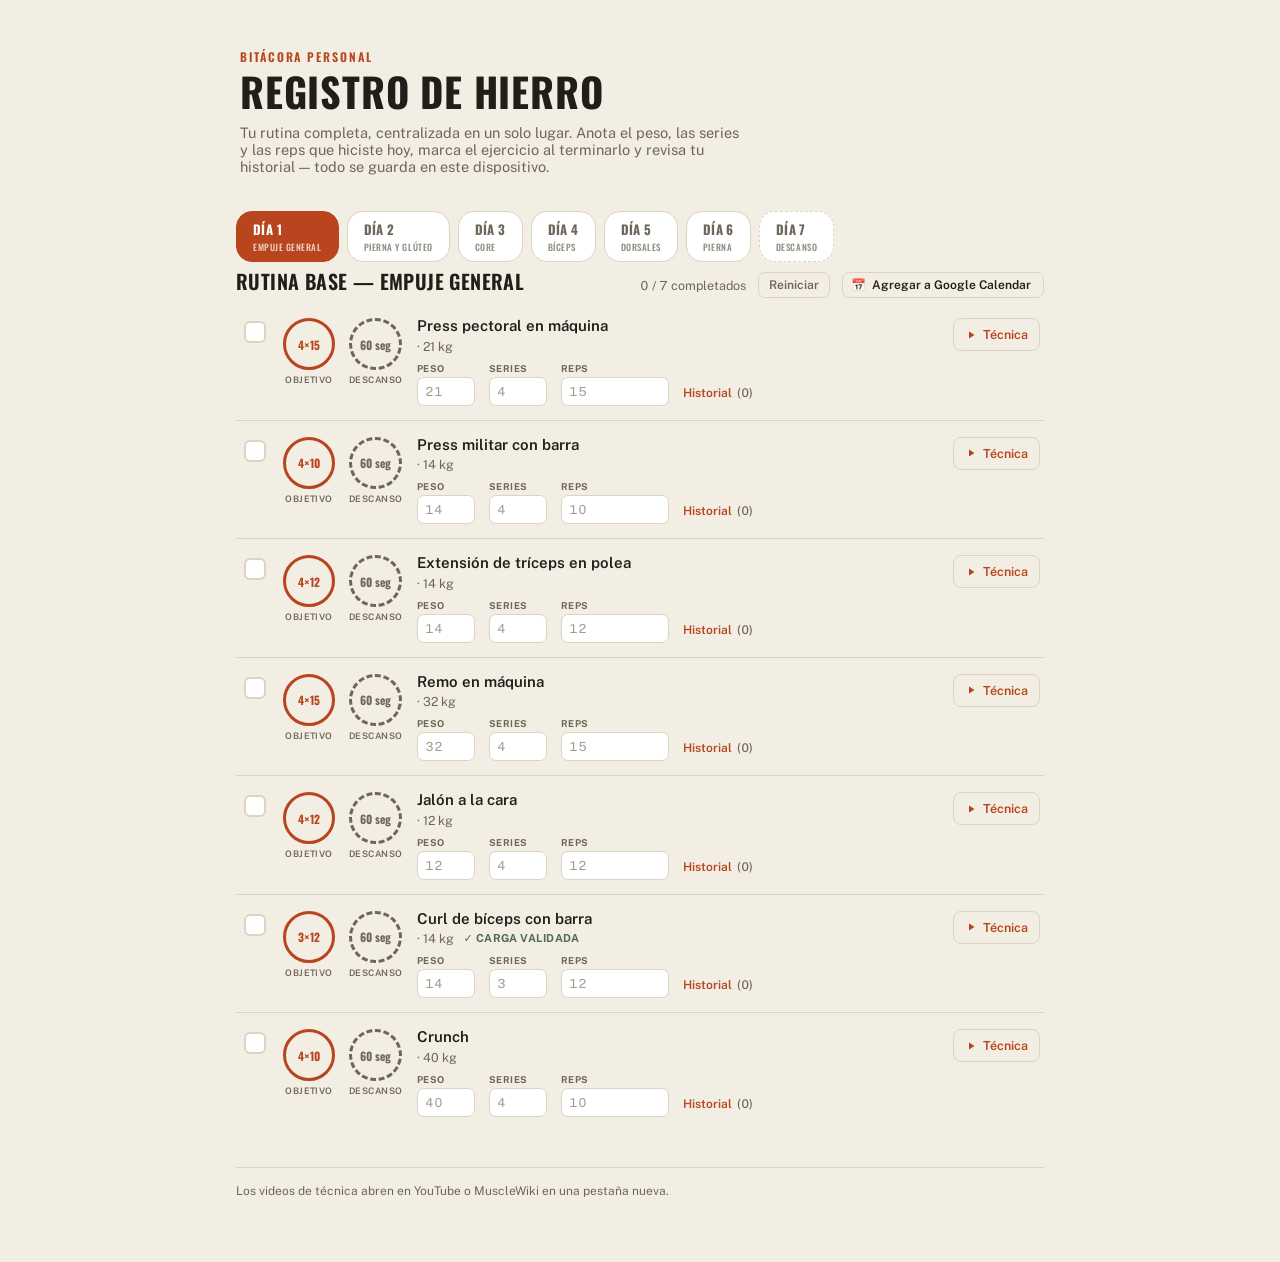
==== index.html @ 872ad7bd "Registro de Hierro: bitácora de entrenamiento en una sola página" ====
<!doctype html>
<html lang="es">
<head>
<meta charset="utf-8">
<meta name="viewport" content="width=device-width, initial-scale=1, viewport-fit=cover">
<meta name="theme-color" content="#B8451D">
<title>Registro de Hierro</title>
<style>
  @import url('https://fonts.googleapis.com/css2?family=Oswald:wght@500;600;700&family=Public+Sans:wght@400;500;600;700&display=swap');

  :root{
    --bg:#F2EEE4;
    --surface:#FFFFFF;
    --surface-2:#EAE4D6;
    --text:#211D18;
    --text-dim:#6E6659;
    --border:#DCD4C2;
    --accent:#B8451D;
    --accent-ink:#FFFFFF;
    --moss:#516B4F;
    --moss-ink:#FFFFFF;
    --ring:#B8451D55;
    --shadow: 0 1px 2px rgba(33,29,24,.06), 0 6px 20px rgba(33,29,24,.06);
  }
  @media (prefers-color-scheme: dark){
    :root:not([data-theme="light"]){
      --bg:#17181A;
      --surface:#1F2123;
      --surface-2:#26282B;
      --text:#EEEAE1;
      --text-dim:#9C978C;
      --border:#34373A;
      --accent:#E27E43;
      --accent-ink:#191A1B;
      --moss:#89AC86;
      --moss-ink:#12140F;
      --ring:#E27E4355;
      --shadow: 0 1px 2px rgba(0,0,0,.4), 0 10px 30px rgba(0,0,0,.35);
    }
  }
  :root[data-theme="dark"]{
    --bg:#17181A;
    --surface:#1F2123;
    --surface-2:#26282B;
    --text:#EEEAE1;
    --text-dim:#9C978C;
    --border:#34373A;
    --accent:#E27E43;
    --accent-ink:#191A1B;
    --moss:#89AC86;
    --moss-ink:#12140F;
    --ring:#E27E4355;
    --shadow: 0 1px 2px rgba(0,0,0,.4), 0 10px 30px rgba(0,0,0,.35);
  }

  *{box-sizing:border-box}
  body{
    margin:0;
    background:var(--bg);
    color:var(--text);
    font-family:'Public Sans', ui-sans-serif, system-ui, sans-serif;
    -webkit-font-smoothing:antialiased;
  }
  h1,h2,h3,.font-display{
    font-family:'Oswald', ui-sans-serif, system-ui, sans-serif;
    text-transform:uppercase;
    letter-spacing:.02em;
    text-wrap:balance;
  }
  a{color:inherit}
  button{font-family:inherit}
  :focus-visible{outline:2px solid var(--accent); outline-offset:2px}

  .wrap{max-width:840px;margin:0 auto;padding:20px 16px 64px}

  header.top{
    padding:28px 4px 18px;
    display:flex;
    flex-direction:column;
    gap:4px;
  }
  .eyebrow{
    font-family:'Oswald', sans-serif;
    font-size:12px;
    font-weight:600;
    letter-spacing:.16em;
    text-transform:uppercase;
    color:var(--accent);
  }
  header.top h1{
    font-size:clamp(28px,6vw,40px);
    font-weight:700;
    margin:2px 0 0;
    line-height:1.02;
  }
  header.top p{
    margin:8px 0 0;
    color:var(--text-dim);
    font-size:14.5px;
    max-width:56ch;
  }

  nav.days{
    display:flex;
    gap:8px;
    overflow-x:auto;
    padding:18px 0 4px;
    scrollbar-width:none;
  }
  nav.days::-webkit-scrollbar{display:none}
  .pill{
    flex:0 0 auto;
    display:flex;
    flex-direction:column;
    align-items:flex-start;
    gap:1px;
    font-family:'Oswald', sans-serif;
    font-size:13px;
    font-weight:600;
    letter-spacing:.03em;
    text-transform:uppercase;
    padding:7px 16px;
    border-radius:16px;
    border:1px solid var(--border);
    background:var(--surface);
    color:var(--text-dim);
    cursor:pointer;
    transition:background .15s, color .15s, border-color .15s, transform .1s;
  }
  .pill:hover{border-color:var(--accent); color:var(--text)}
  .pill:active{transform:scale(.97)}
  .pill[aria-selected="true"]{
    background:var(--accent);
    border-color:var(--accent);
    color:var(--accent-ink);
  }
  .pill .count{
    font-variant-numeric:tabular-nums;
    opacity:.75;
    margin-left:6px;
  }
  .pill-label{
    font-size:13px;
    font-weight:700;
  }
  .pill-focus{
    font-size:9px;
    font-weight:500;
    letter-spacing:.06em;
    opacity:.75;
  }
  .pill--rest{
    border-style:dashed;
  }
  .pill--rest[aria-selected="true"]{
    background:var(--moss);
    border-color:var(--moss);
    color:var(--moss-ink);
  }

  .variant-row{
    display:flex;
    gap:6px;
    flex-wrap:wrap;
    margin:2px 0 18px;
  }
  .chip-btn{
    font-size:12.5px;
    font-weight:600;
    padding:6px 12px;
    border-radius:8px;
    border:1px solid var(--border);
    background:var(--surface);
    color:var(--text-dim);
    cursor:pointer;
  }
  .chip-btn[aria-selected="true"]{
    background:var(--surface-2);
    color:var(--text);
    border-color:var(--text-dim);
  }

  section.panel{display:none}
  section.panel.active{display:block}

  .panel-head{
    display:flex;
    align-items:baseline;
    justify-content:space-between;
    gap:12px;
    margin-bottom:4px;
    flex-wrap:wrap;
  }
  .panel-head h2{font-size:20px;margin:0;font-weight:600}
  .panel-meta{
    display:flex;
    align-items:center;
    flex-wrap:wrap;
    gap:8px 12px;
    font-size:12.5px;
    color:var(--text-dim);
  }
  .progress-txt{font-variant-numeric:tabular-nums}
  .reset-btn{
    background:none;
    border:1px solid var(--border);
    color:var(--text-dim);
    font-size:12px;
    font-weight:600;
    padding:5px 10px;
    border-radius:7px;
    cursor:pointer;
  }
  .reset-btn:hover{color:var(--accent); border-color:var(--accent)}

  .cal-btn{
    background:none;
    border:1px solid var(--border);
    color:var(--text);
    font-size:12px;
    font-weight:600;
    padding:5px 12px 5px 8px;
    border-radius:7px;
    cursor:pointer;
    display:inline-flex;
    align-items:center;
    gap:6px;
  }
  .cal-btn:hover{border-color:var(--accent); color:var(--accent)}

  .intro-note{
    background:var(--surface-2);
    border-left:3px solid var(--accent);
    padding:10px 14px;
    border-radius:4px;
    font-size:13px;
    color:var(--text-dim);
    margin:12px 0 16px;
    line-height:1.5;
  }
  .intro-note b{color:var(--text)}

  .rest-day{
    text-align:center;
    padding:48px 20px 56px;
    display:flex;
    flex-direction:column;
    align-items:center;
    gap:8px;
  }
  .rest-day-emoji{font-size:40px; line-height:1}
  .rest-day h3{
    margin:6px 0 0;
    font-size:19px;
    font-weight:600;
    color:var(--moss);
  }
  .rest-day p{
    margin:0;
    max-width:38ch;
    color:var(--text-dim);
    font-size:14px;
    line-height:1.55;
  }

  ul.exlist{list-style:none;margin:0;padding:0;display:flex;flex-direction:column}
  li.ex{
    display:flex;
    align-items:flex-start;
    gap:14px;
    padding:14px 4px;
    border-bottom:1px solid var(--border);
  }
  li.ex .check-wrap, li.ex .plate-wrap, li.ex > .tech-link{margin-top:2px}
  li.ex:last-child{border-bottom:none}
  li.ex.done .ex-name{color:var(--text-dim); text-decoration:line-through; text-decoration-color:var(--moss); text-decoration-thickness:1.5px}

  .check-wrap{flex:0 0 auto}
  .check{
    appearance:none;
    width:22px;height:22px;
    border-radius:6px;
    border:2px solid var(--border);
    background:var(--surface);
    cursor:pointer;
    display:grid;
    place-content:center;
    transition:background .12s, border-color .12s;
  }
  .check:checked{background:var(--moss); border-color:var(--moss)}
  .check:checked::after{
    content:"";
    width:11px;height:6px;
    border-left:2px solid var(--moss-ink);
    border-bottom:2px solid var(--moss-ink);
    transform:rotate(-45deg) translate(1px,-1px);
  }

  .plate{
    flex:0 0 auto;
    min-width:52px;
    min-height:52px;
    max-width:96px;
    padding:4px 8px;
    border-radius:999px;
    border:3px solid var(--accent);
    display:grid;
    place-content:center;
    text-align:center;
    line-height:1.15;
  }
  .plate .n{
    font-family:'Oswald', sans-serif;
    font-weight:700;
    font-size:11.5px;
    font-variant-numeric:tabular-nums;
    color:var(--accent);
    white-space:normal;
    word-break:break-word;
  }
  .plate-wrap{
    flex:0 0 auto;
    display:flex;
    flex-direction:column;
    align-items:center;
    gap:4px;
  }
  .plate-cap{
    font-size:9px;
    font-weight:600;
    text-transform:uppercase;
    letter-spacing:.05em;
    color:var(--text-dim);
  }
  button.plate{
    appearance:none;
    -webkit-appearance:none;
    background:transparent;
    font-family:inherit;
    margin:0;
  }
  .plate.plate--rest{
    border-color:var(--text-dim);
    border-style:dashed;
  }
  .plate.plate--rest .n{
    color:var(--text-dim);
  }
  button.plate.plate--rest{
    cursor:pointer;
    transition:transform .12s, border-color .15s, background .15s;
  }
  button.plate.plate--rest:hover{
    border-color:var(--accent);
  }
  button.plate.plate--rest:hover .n{
    color:var(--accent);
  }
  button.plate.plate--rest:active{
    transform:scale(.94);
  }
  button.plate.plate--rest.running{
    border-style:solid;
    border-color:var(--moss);
    animation:restPulse 1s ease-in-out infinite;
  }
  button.plate.plate--rest.running .n{
    color:var(--moss);
    font-size:12.5px;
    font-variant-numeric:tabular-nums;
  }
  button.plate.plate--rest.done{
    border-style:solid;
    border-color:var(--moss);
    background:var(--moss);
  }
  button.plate.plate--rest.done .n{
    color:var(--moss-ink);
  }
  @keyframes restPulse{
    0%,100%{ transform:scale(1); }
    50%{ transform:scale(1.07); }
  }
  @media (prefers-reduced-motion: reduce){
    button.plate.plate--rest.running{ animation:none; }
  }

  .ex-track{
    display:flex;
    flex-wrap:wrap;
    align-items:flex-end;
    gap:12px 14px;
    margin-top:9px;
  }
  .field{
    display:flex;
    flex-direction:column;
    gap:3px;
  }
  .field span{
    font-size:9.5px;
    font-weight:700;
    text-transform:uppercase;
    letter-spacing:.05em;
    color:var(--text-dim);
  }
  .f-input{
    width:58px;
    padding:6px 7px;
    border:1px solid var(--border);
    border-radius:7px;
    background:var(--surface);
    color:var(--text);
    font-size:12.5px;
    font-family:inherit;
    font-variant-numeric:tabular-nums;
  }
  .f-input.f-r{width:108px}
  .f-input:focus{border-color:var(--accent)}
  .f-input::placeholder{color:var(--text-dim); opacity:.65}

  .hist-toggle{
    background:none;
    border:none;
    color:var(--accent);
    font-size:12px;
    font-weight:600;
    cursor:pointer;
    padding:6px 0;
    display:flex;
    align-items:center;
    gap:5px;
  }
  .hist-toggle .hc{
    font-variant-numeric:tabular-nums;
    color:var(--text-dim);
    font-weight:500;
  }
  .hist-panel{
    margin-top:9px;
    padding:9px 11px;
    background:var(--surface-2);
    border-radius:8px;
    font-size:12px;
    color:var(--text-dim);
    display:flex;
    flex-direction:column;
    gap:5px;
    max-width:340px;
  }
  .hist-panel .hrow{
    display:flex;
    justify-content:space-between;
    gap:10px;
    font-variant-numeric:tabular-nums;
  }
  .hist-panel .hrow .hd{color:var(--text); font-weight:600; flex:0 0 auto}
  .hist-panel .hrow .hv{text-align:right}
  .hist-empty{font-style:italic}
  .hist-panel[hidden]{display:none}

  .ex-body{flex:1 1 auto; min-width:0}
  .ex-name{font-weight:600; font-size:15px; line-height:1.3}
  .ex-sub{
    display:flex;
    flex-wrap:wrap;
    gap:6px 10px;
    margin-top:3px;
    font-size:12.5px;
    color:var(--text-dim);
  }
  .ex-sub .w::before{content:"· "}
  .ex-note{
    font-size:12px;
    color:var(--text-dim);
    margin-top:3px;
    font-style:italic;
  }
  .badge-ok{
    display:inline-flex;
    align-items:center;
    gap:4px;
    font-size:11px;
    font-weight:700;
    color:var(--moss);
    text-transform:uppercase;
    letter-spacing:.04em;
  }

  .tech-link{
    flex:0 0 auto;
    display:flex;
    align-items:center;
    gap:6px;
    font-size:12.5px;
    font-weight:600;
    color:var(--accent);
    text-decoration:none;
    border:1px solid var(--border);
    padding:8px 11px;
    border-radius:8px;
    white-space:nowrap;
  }
  .tech-link:hover{border-color:var(--accent); background:var(--surface-2)}
  .tech-link svg{width:12px;height:12px;flex:0 0 auto}

  footer.foot{
    margin-top:36px;
    padding-top:16px;
    border-top:1px solid var(--border);
    font-size:12px;
    color:var(--text-dim);
    display:flex;
    justify-content:space-between;
    gap:12px;
    flex-wrap:wrap;
  }

  @media (max-width:520px){
    li.ex{gap:8px}
    .plate{min-width:36px;min-height:36px;max-width:60px;padding:2px 5px}
    .plate .n{font-size:9px}
    .plate-cap{font-size:8px}
    .tech-link span.lbl{display:none}
    .tech-link{padding:8px}
    .f-input{width:48px; font-size:12px; padding:5px 6px}
    .f-input.f-r{width:88px}
    .ex-track{gap:8px 10px}
  }
</style>
</head>
<body>

<div class="wrap">
  <header class="top">
    <span class="eyebrow">Bitácora personal</span>
    <h1>Registro de Hierro</h1>
    <p>Tu rutina completa, centralizada en un solo lugar. Anota el peso, las series y las reps que hiciste hoy, marca el ejercicio al terminarlo y revisa tu historial — todo se guarda en este dispositivo.</p>
  </header>

  <nav class="days" id="dayNav" role="tablist" aria-label="Días de rutina"></nav>

  <main id="panels"></main>

  <footer class="foot">
    <span>Los videos de técnica abren en YouTube o MuscleWiki en una pestaña nueva.</span>
    <span id="lastReset"></span>
  </footer>
</div>

<script>
(function(){
  "use strict";

  var V = {
    "press-pectoral-maquina": "https://www.youtube.com/watch?v=-bdEMLuFvGw",
    "press-militar-barra": "https://www.youtube.com/watch?v=OHxSwnkSxB8",
    "extension-triceps-polea": "https://www.youtube.com/watch?v=-KVa3M1uZfs",
    "remo-maquina": "https://www.youtube.com/watch?v=UETq0ZpeCL4",
    "jalon-cara": "https://www.youtube.com/watch?v=tTihANXnDGU",
    "curl-biceps-barra": "https://www.youtube.com/watch?v=P6swDsMzqm0",
    "crunch": "https://www.youtube.com/watch?v=hl9Yu7UZqHU",
    "sentadilla": "https://www.youtube.com/watch?v=TPoVS6ag6l4",
    "subida-banco": "https://www.youtube.com/watch?v=jY7t0IYJo5I",
    "puente-gluteo": "https://musclewiki.com/exercise/dumbbell-glute-bridge",
    "peso-muerto-mancuernas": "https://www.youtube.com/watch?v=9j_L1KgpK8Y",
    "sentadilla-salto": "https://www.youtube.com/watch?v=-kbKBjUU-1A",
    "hip-thrust-maquina": "https://www.youtube.com/watch?v=c2iJjdXpt1U",
    "sentadilla-smith": "https://www.youtube.com/watch?v=4r9o_rqFZX4",
    "leg-curl-femoral": "https://www.youtube.com/watch?v=9xbBr5Ytl8c",
    "leg-extension": "https://www.youtube.com/watch?v=MyeQ1zCcfas",
    "abduccion-cadera": "https://www.youtube.com/watch?v=2vCRMi-lgJ4",
    "sentadilla-hack": "https://musclewiki.com/exercise/machine-hack-squat",
    "jalon-triangulo": "https://www.youtube.com/watch?v=VUJYixXx5I8",
    "remo-barra-recta": "https://www.youtube.com/watch?v=E68GAibALV8",
    "remo-polea-alta-unimano": "https://www.youtube.com/watch?v=Su3AA9kcVrs",
    "press-inclinado-barra": "https://www.youtube.com/watch?v=swMjJqFzxCQ",
    "lagartijas-declinadas": "https://www.youtube.com/watch?v=WziTc4qa5a4",
    "cruce-poleas-inferior": "https://www.youtube.com/watch?v=_sJ7hJ-FLps",
    "lagartijas-diamante": "https://www.youtube.com/watch?v=yzU8tE28ePE",
    "press-mancuernas-plano": "https://www.youtube.com/watch?v=aUtj6oqSQPo",
    "remo-sentado-barra-horizontal": "https://www.youtube.com/watch?v=_mULZk3MZmE",
    "curl-mancuernas-alterno": "https://www.youtube.com/watch?v=wG7xgzNIjHI",
    "curl-polea-alta": "https://www.youtube.com/watch?v=RY6bp_tVm20",
    "curl-muneca-antebrazo": "https://www.youtube.com/watch?v=QVvNZR67-ns",
    "curl-martillo": "https://www.youtube.com/watch?v=RHdacbwKbTo",
    "elevaciones-laterales": "https://www.youtube.com/watch?v=aVa9ce3SlSA",
    "elevaciones-frontales-barra": "https://www.youtube.com/watch?v=ZI99ZWy6BjA",
    "curl-predicador": "https://www.youtube.com/watch?v=gLmAlQn9f4k",
    "curl-agarre-invertido": "https://www.youtube.com/watch?v=r70FSepsHIY",
    "extension-cadera-polea-grillete": "https://www.youtube.com/watch?v=1mL-NCet4dY",
    "elevacion-cadera-acostado": "https://www.youtube.com/watch?v=eBRWUeztRt4",
    "plancha-lateral": "https://www.youtube.com/watch?v=zvmcdo8twqs",
    "plancha": "https://www.youtube.com/watch?v=nmX0DysvqcQ",
    "jalon-barra-prono": "https://www.youtube.com/watch?v=c6SZm7jawwE",
    "fly-mancuernas": "https://www.youtube.com/watch?v=-AQ0sJv4e8k",
    "pull-over-polea-alta": "https://www.youtube.com/watch?v=i_mIea-kM_g"
  };

  function ex(name, sets, weight, note, vid, ok, rest){
    return {name:name, sets:sets, weight:weight||null, note:note||null, vid:vid, ok:!!ok, rest:rest||null};
  }

  var DAYS = [
    {
      key:"dia1", label:"Día 1", focus:"Empuje general", sub:"Rutina base — empuje general",
      variants:null,
      exercises:[
        ex("Press pectoral en máquina","4×15","21 kg",null,"press-pectoral-maquina"),
        ex("Press militar con barra","4×10","14 kg",null,"press-militar-barra"),
        ex("Extensión de tríceps en polea","4×12","14 kg",null,"extension-triceps-polea"),
        ex("Remo en máquina","4×15","32 kg",null,"remo-maquina"),
        ex("Jalón a la cara","4×12","12 kg",null,"jalon-cara"),
        ex("Curl de bíceps con barra","3×12","14 kg",null,"curl-biceps-barra",true),
        ex("Crunch","4×10","40 kg",null,"crunch")
      ]
    },
    {
      key:"dia2", label:"Día 2", focus:"Pierna y glúteo", sub:"Rutina base — pierna y glúteo",
      variants:null,
      exercises:[
        ex("Sentadilla","4×10","20 kg",null,"sentadilla",true),
        ex("Subida al banco","4×10","24 kg",null,"subida-banco",true),
        ex("Puente para glúteo","4×8","5 kg",null,"puente-gluteo",true),
        ex("Peso muerto con mancuernas","4×12","18 kg",null,"peso-muerto-mancuernas",true)
      ]
    },
    {
      key:"core", label:"Día 3", focus:"Core", sub:"Día 3 — zona media",
      variants:null,
      exercises:[
        ex("Crunch","5×20",null,null,"crunch",false,"30–45 seg"),
        ex("Elevación de cadera acostado","5×20",null,null,"elevacion-cadera-acostado",false,"30–45 seg"),
        ex("Plancha lateral","4 × 15–20 seg por lado",null,null,"plancha-lateral",false,"Sin descanso"),
        ex("Plancha","hasta 1 min continuo",null,"Progresión: 20 seg de trabajo, hasta sostener 1 min continuo","plancha",false,"10 seg (entre intervalos)")
      ]
    },
    {
      key:"biceps", label:"Día 4", focus:"Bíceps", sub:"Día 4 — brazo, dos variantes que alternas",
      variants:[
        {
          key:"v1", label:"Bíceps 1",
          exercises:[
            ex("Press militar (ligero)","1×30",null,"Poco peso, para lubricar articulaciones","press-militar-barra"),
            ex("Press militar (pesado)",null,null,"Bajada controlada en 4 seg","press-militar-barra"),
            ex("Curl con mancuernas","4×10 der / 15 izq",null,null,"curl-mancuernas-alterno"),
            ex("Jalón para bíceps en polea alta","12 der / 20 izq",null,null,"curl-polea-alta"),
            ex("Curl para antebrazo","4×10 der / 15 izq",null,null,"curl-muneca-antebrazo"),
            ex("Curl martillo","4×10 der / 15 izq",null,null,"curl-martillo")
          ]
        },
        {
          key:"v2", label:"Bíceps 2",
          exercises:[
            ex("Press militar","4×10",null,"Bajada controlada","press-militar-barra"),
            ex("Elevaciones laterales","4×10",null,"Pesado, bajada controlada","elevaciones-laterales"),
            ex("Jalón a la cara con cuerda","4×15",null,null,"jalon-cara"),
            ex("Elevaciones frontales con barra","4×12",null,"Bajada controlada","elevaciones-frontales-barra"),
            ex("Predicador (pesado)","4×8–10",null,"Serie hasta el fallo; repite en series cortas hasta sumar 20 reps efectivas","curl-predicador",false,"15 seg (series cortas)"),
            ex("Curl agarre invertido (antebrazo)","4×15",null,null,"curl-agarre-invertido"),
            ex("Curl martillo","4×15",null,null,"curl-martillo")
          ]
        }
      ]
    },
    {
      key:"dorsales", label:"Día 5", focus:"Dorsales", sub:"Día 5 — espalda y empuje de pecho, tres variantes",
      variants:[
        {
          key:"v1", label:"Dorsales 1",
          exercises:[
            ex("Remo en máquina","8–10 reps",null,"Controlado","remo-maquina"),
            ex("Remo (bombeo)","20 reps",null,null,"remo-maquina"),
            ex("Jalón con triángulo","20-15-12-10",null,"Pirámide descendente","jalon-triangulo"),
            ex("Remo con barra recta",null,null,null,"remo-barra-recta"),
            ex("Remo en polea alta a una mano",null,null,null,"remo-polea-alta-unimano"),
            ex("Press de pecho en banco inclinado",null,null,null,"press-inclinado-barra"),
            ex("Lagartijas declinadas",null,null,null,"lagartijas-declinadas"),
            ex("Poleas para pectoral inferior",null,null,null,"cruce-poleas-inferior"),
            ex("Lagartijas triángulo (diamante)",null,null,null,"lagartijas-diamante"),
            ex("Press de pecho con mancuernas + lagartijas",null,null,"Superserie combinada","press-mancuernas-plano")
          ]
        },
        {
          key:"v2", label:"Dorsales 2",
          exercises:[
            ex("Press pectoral inferior en cable","4×15-12-10-8","23–36 kg","Piramidal ascendente en carga","cruce-poleas-inferior"),
            ex("Lagartijas diamante","4×15",null,null,"lagartijas-diamante"),
            ex("Jalón al pecho con triángulo","4×8-10-12-15",null,"Piramidal en reps","jalon-triangulo"),
            ex("Press con mancuernas + lagartijas","4×15",null,"Superserie combinada","press-mancuernas-plano"),
            ex("Remo sentado con barra horizontal","4×10",null,null,"remo-sentado-barra-horizontal")
          ]
        },
        {
          key:"v3", label:"Pectorales-Dorsales",
          intro:"Calentamiento dinámico de articulaciones + serie de aproximación con el primer ejercicio. Tipo de serie: reps efectivas, 20 por ejercicio.",
          exercises:[
            ex("Press en banco plano con mancuernas","reps efectivas ~20",null,null,"press-mancuernas-plano",false,"2–3 min"),
            ex("Jalón al pecho con barra prono","reps efectivas ~20",null,null,"jalon-barra-prono",false,"2–3 min"),
            ex("Press en banco inclinado con barra","reps efectivas ~20",null,null,"press-inclinado-barra",false,"2–3 min"),
            ex("Remo con barra sentado, agarre supinado","reps efectivas ~20",null,null,"remo-sentado-barra-horizontal",false,"2–3 min"),
            ex("Press en X con cables en polea alta","reps efectivas ~20",null,null,"cruce-poleas-inferior",false,"2–3 min"),
            ex("Jalón al pecho con triángulo","reps efectivas ~20",null,null,"jalon-triangulo",false,"2–3 min"),
            ex("Jalón a la cara con cuerda","5×20",null,null,"jalon-cara",false,"2–3 min"),
            ex("Fly (aperturas) al fallo","mín. 20 reps",null,"Al fallo","fly-mancuernas",false,"2–3 min"),
            ex("Pull over en polea alta","mín. 20 reps",null,"Al fallo","pull-over-polea-alta",false,"2–3 min")
          ]
        }
      ]
    },
    {
      key:"pierna", label:"Día 6", focus:"Pierna", sub:"Día 6 — tren inferior, tres variantes",
      variants:[
        {
          key:"v1", label:"Pierna 1",
          exercises:[
            ex("Sentadilla con salto","10 reps",null,"Activación","sentadilla-salto"),
            ex("Hip thrust en máquina","4×10",null,null,"hip-thrust-maquina"),
            ex("Sentadilla en máquina Smith","5×12","5 kg","Aguanta 2 seg en cada rep","sentadilla-smith"),
            ex("Leg curl femoral en máquina","5×15",null,"Sube en 4 seg + 2 seg isométrico","leg-curl-femoral"),
            ex("Subida al banco","4×15",null,null,"subida-banco"),
            ex("Leg extension","4×10",null,"Sube 4 seg / baja 4 seg","leg-extension"),
            ex("Máquina de abducción (05 y 06)","4×15",null,"Pirámide","abduccion-cadera")
          ]
        },
        {
          key:"v2", label:"Pierna 2",
          exercises:[
            ex("Sentadilla hack","4×10",null,"Pesado","sentadilla-hack"),
            ex("Hip thrust",null,null,"Series libres — sin dato de reps","hip-thrust-maquina"),
            ex("Extensores de rodilla en máquina",null,null,"Series libres — sin dato de reps","leg-extension"),
            ex("Subida al banco con sentadilla con salto",null,null,"Series libres — sin dato de reps","sentadilla-salto"),
            ex("Leg curl femoral en máquina","4×10",null,"Subida en 4 seg","leg-curl-femoral"),
            ex("Máquina de abducción",null,null,"Series libres — sin dato de reps","abduccion-cadera")
          ]
        },
        {
          key:"v3", label:"Tren inferior (hipertrofia)",
          intro:"Serie de aproximación: sentadilla 30–40 reps al 50% RM. Bloque A (rota el orden 1-3-2 / 2-1-3 / 3-2-1): reps efectivas — 8 a 10 reps al fallo, descansa 15–20 seg y saca las que puedas cuidando la técnica hasta sumar 20 reps efectivas; el peso se mantiene igual.",
          exercises:[
            ex("Sentadilla en máquina Smith o libre","reps efectivas ~20",null,"Bloque A","sentadilla-smith",false,"15–20 seg"),
            ex("Hip thrust con barra o en máquina","reps efectivas ~20",null,"Bloque A","hip-thrust-maquina",false,"15–20 seg"),
            ex("Peso muerto rumano con mancuernas","reps efectivas ~20",null,"Bloque A — el peso se mantiene","peso-muerto-mancuernas",false,"15–20 seg"),
            ex("Leg extension","3×21",null,"Método 21: 7 reps puntas adentro + 7 afuera + 7 en recto","leg-extension",false,"1–2 min"),
            ex("Extensión de cadera en polea baja con grillete","3×12",null,null,"extension-cadera-polea-grillete",false,"30–45 seg"),
            ex("Leg curl acostado","3×12",null,null,"leg-curl-femoral",false,"30–45 seg"),
            ex("Máquina de abductores y aductores","biserie 20-15-12",null,null,"abduccion-cadera")
          ]
        }
      ]
    },
    {
      key:"descanso", label:"Día 7", focus:"Descanso", sub:"Día 7 — descanso",
      variants:null,
      restDay:true,
      exercises:[]
    }
  ];

  var STORE_PREFIX = "hierro:";

  function safeGet(k){ try{ return localStorage.getItem(k); }catch(e){ return null; } }
  function safeSet(k,v){ try{ localStorage.setItem(k,v); }catch(e){} }
  function safeRemove(k){ try{ localStorage.removeItem(k); }catch(e){} }
  function safeKeys(){ try{ return Object.keys(localStorage); }catch(e){ return []; } }

  var state = { day: "dia1", variant: {} };

  function checkKey(dayKey, variantKey, idx){
    return STORE_PREFIX + dayKey + ":" + (variantKey||"_") + ":" + idx;
  }

  // --- personalización de peso / series / repeticiones ---

  function splitScheme(s){
    if(!s) return {sets:"", reps:""};
    var m = s.match(/^(\d+)\s*[×xX]\s*(.+)$/);
    if(m) return {sets:m[1], reps:m[2]};
    return {sets:"", reps:s};
  }

  function fieldsKey(dayKey, variantKey, idx){
    return STORE_PREFIX + "f:" + dayKey + ":" + (variantKey||"_") + ":" + idx;
  }
  function histKey(dayKey, variantKey, idx){
    return STORE_PREFIX + "h:" + dayKey + ":" + (variantKey||"_") + ":" + idx;
  }
  function getFields(dayKey, variantKey, idx){
    var raw = safeGet(fieldsKey(dayKey, variantKey, idx));
    if(!raw) return {w:"",s:"",r:""};
    try{ var o = JSON.parse(raw); return {w:o.w||"", s:o.s||"", r:o.r||""}; }catch(e){ return {w:"",s:"",r:""}; }
  }
  function setFields(dayKey, variantKey, idx, fields){
    safeSet(fieldsKey(dayKey, variantKey, idx), JSON.stringify(fields));
  }
  function getHistory(dayKey, variantKey, idx){
    var raw = safeGet(histKey(dayKey, variantKey, idx));
    if(!raw) return [];
    try{ var arr = JSON.parse(raw); return Array.isArray(arr) ? arr : []; }catch(e){ return []; }
  }
  function setHistory(dayKey, variantKey, idx, arr){
    safeSet(histKey(dayKey, variantKey, idx), JSON.stringify(arr));
  }
  function todayISO(){
    var d = new Date();
    var m = ("0" + (d.getMonth()+1)).slice(-2);
    var day = ("0" + d.getDate()).slice(-2);
    return d.getFullYear() + "-" + m + "-" + day;
  }
  var MONTHS_ES = ["ene","feb","mar","abr","may","jun","jul","ago","sep","oct","nov","dic"];
  function formatDateShort(iso){
    var p = iso.split("-");
    return parseInt(p[2],10) + " " + MONTHS_ES[parseInt(p[1],10)-1];
  }

  // --- agregar a Google Calendar ---

  function calAllDayRange(){
    var d = new Date();
    var start = d.getFullYear() + ("0"+(d.getMonth()+1)).slice(-2) + ("0"+d.getDate()).slice(-2);
    var d2 = new Date(d.getFullYear(), d.getMonth(), d.getDate() + 1);
    var end = d2.getFullYear() + ("0"+(d2.getMonth()+1)).slice(-2) + ("0"+d2.getDate()).slice(-2);
    return start + "/" + end;
  }

  function buildCalendarUrl(day, variantLabel, dayKey, variantKey, exercises){
    var doneLines = [];
    exercises.forEach(function(e, i){
      if(safeGet(checkKey(dayKey, variantKey, i)) === "1"){
        var f = getFields(dayKey, variantKey, i);
        var bits = [];
        if(f.w) bits.push(f.w + " kg");
        if(f.s) bits.push(f.s + " series");
        if(f.r) bits.push(f.r + " reps");
        doneLines.push("• " + e.name + (bits.length ? " — " + bits.join(" × ") : ""));
      }
    });
    var title = "Entrenamiento — " + day.label + ": " + day.focus + (variantLabel ? " (" + variantLabel + ")" : "");
    var desc = doneLines.length
      ? "Ejercicios completados:\n" + doneLines.join("\n")
      : "Rutina: " + day.focus + " (sin ejercicios marcados como hechos todavía)";
    desc += "\n\nRegistrado desde Registro de Hierro.";
    return "https://calendar.google.com/calendar/render?action=TEMPLATE"
      + "&text=" + encodeURIComponent(title)
      + "&dates=" + calAllDayRange()
      + "&details=" + encodeURIComponent(desc);
  }

  function makeCalendarBtn(day, variantLabel, dayKey, variantKey, exercises){
    var btn = document.createElement("button");
    btn.type = "button";
    btn.className = "cal-btn";
    btn.innerHTML = '<span aria-hidden="true">📅</span> Agregar a Google Calendar';
    btn.addEventListener("click", function(){
      var url = buildCalendarUrl(day, variantLabel, dayKey, variantKey, exercises);
      window.open(url, "_blank", "noopener,noreferrer");
    });
    return btn;
  }
  function upsertHistory(dayKey, variantKey, idx, fields){
    if(!fields.w && !fields.s && !fields.r) return;
    var arr = getHistory(dayKey, variantKey, idx);
    var today = todayISO();
    var existing = null;
    for(var i=0;i<arr.length;i++){ if(arr[i].d === today){ existing = arr[i]; break; } }
    if(existing){
      existing.w = fields.w; existing.s = fields.s; existing.r = fields.r;
    } else {
      arr.push({d:today, w:fields.w, s:fields.s, r:fields.r});
    }
    arr.sort(function(a,b){ return a.d < b.d ? -1 : (a.d > b.d ? 1 : 0); });
    if(arr.length > 12) arr = arr.slice(arr.length - 12);
    setHistory(dayKey, variantKey, idx, arr);
  }
  function removeTodayHistory(dayKey, variantKey, idx){
    var arr = getHistory(dayKey, variantKey, idx);
    var today = todayISO();
    arr = arr.filter(function(e){ return e.d !== today; });
    setHistory(dayKey, variantKey, idx, arr);
  }

  // --- temporizador de descanso ---

  function parseRestSeconds(label){
    if(!label) return null;
    var s = String(label).toLowerCase();
    if(s.indexOf("sin descanso") !== -1) return null;
    var nums = s.match(/\d+/g);
    if(!nums) return null;
    var val = parseInt(nums[nums.length - 1], 10);
    if(s.indexOf("min") !== -1) val = val * 60;
    return val > 0 ? val : null;
  }

  function formatMMSS(totalSeconds){
    var m = Math.floor(totalSeconds / 60);
    var s = totalSeconds % 60;
    return m + ":" + (s < 10 ? "0" + s : String(s));
  }

  var activeTimers = [];
  function clearAllTimers(){
    activeTimers.forEach(function(id){ clearInterval(id); });
    activeTimers = [];
  }

  var audioCtx = null;
  function ensureAudio(){
    try{
      var Ctx = window.AudioContext || window.webkitAudioContext;
      if(!Ctx) return null;
      if(!audioCtx) audioCtx = new Ctx();
      if(audioCtx.state === "suspended") audioCtx.resume();
      return audioCtx;
    }catch(err){ return null; }
  }

  function beepTone(ctx, freq, startAt, dur){
    try{
      var o = ctx.createOscillator();
      var g = ctx.createGain();
      o.type = "sine";
      o.frequency.value = freq;
      g.gain.setValueAtTime(0.0001, startAt);
      g.gain.exponentialRampToValueAtTime(0.35, startAt + 0.02);
      g.gain.exponentialRampToValueAtTime(0.0001, startAt + dur);
      o.connect(g);
      g.connect(ctx.destination);
      o.start(startAt);
      o.stop(startAt + dur + 0.02);
    }catch(err){}
  }

  function notifyRestDone(){
    try{
      if(audioCtx){
        var now = audioCtx.currentTime;
        beepTone(audioCtx, 880, now, 0.42);
        beepTone(audioCtx, 1174.7, now + 0.26, 0.4);
      }
    }catch(err){}
    try{
      if(navigator.vibrate) navigator.vibrate([220, 90, 220]);
    }catch(err){}
  }

  function icon(){
    return '<svg viewBox="0 0 24 24" fill="none" aria-hidden="true"><path d="M8 5v14l11-7-11-7z" fill="currentColor"/></svg>';
  }

  function escapeHtml(s){
    return String(s).replace(/[&<>"']/g, function(c){
      return {"&":"&amp;","<":"&lt;",">":"&gt;",'"':"&quot;","'":"&#39;"}[c];
    });
  }

  function renderNav(){
    var nav = document.getElementById("dayNav");
    nav.innerHTML = "";
    DAYS.forEach(function(d){
      var btn = document.createElement("button");
      btn.className = "pill" + (d.restDay ? " pill--rest" : "");
      btn.type = "button";
      btn.setAttribute("role","tab");
      btn.setAttribute("aria-selected", d.key === state.day ? "true" : "false");
      if(d.focus){
        var labelSpan = document.createElement("span");
        labelSpan.className = "pill-label";
        labelSpan.textContent = d.label;
        var focusSpan = document.createElement("span");
        focusSpan.className = "pill-focus";
        focusSpan.textContent = d.focus;
        btn.appendChild(labelSpan);
        btn.appendChild(focusSpan);
      } else {
        btn.textContent = d.label;
      }
      btn.addEventListener("click", function(){
        state.day = d.key;
        renderNav();
        renderPanels();
      });
      nav.appendChild(btn);
    });
  }

  function countDone(dayKey, variantKey, exercises){
    var done = 0;
    exercises.forEach(function(e, i){
      if(safeGet(checkKey(dayKey, variantKey, i)) === "1") done++;
    });
    return done;
  }

  function renderHistPanel(panel, dayKey, variantKey, idx){
    var arr = getHistory(dayKey, variantKey, idx).slice().reverse();
    if(!arr.length){
      panel.innerHTML = '<div class="hist-empty">Aún no hay registros guardados. Se guardan cuando marcas el ejercicio como hecho.</div>';
      return;
    }
    var rows = arr.map(function(entry){
      var bits = [];
      if(entry.w) bits.push(escapeHtml(entry.w) + " kg");
      if(entry.s) bits.push(escapeHtml(entry.s) + " series");
      if(entry.r) bits.push(escapeHtml(entry.r) + " reps");
      return '<div class="hrow"><span class="hd">' + formatDateShort(entry.d) + '</span><span class="hv">' + (bits.join(" · ") || "—") + '</span></div>';
    });
    panel.innerHTML = rows.join("");
  }

  function buildExerciseList(dayKey, variantKey, exercises){
    var ul = document.createElement("ul");
    ul.className = "exlist";
    exercises.forEach(function(e, i){
      var key = checkKey(dayKey, variantKey, i);
      var isDone = safeGet(key) === "1";
      var baseline = splitScheme(e.sets);
      var stored = getFields(dayKey, variantKey, i);

      var li = document.createElement("li");
      li.className = "ex" + (isDone ? " done" : "");

      var checkWrap = document.createElement("span");
      checkWrap.className = "check-wrap";
      var cb = document.createElement("input");
      cb.type = "checkbox";
      cb.className = "check";
      cb.checked = isDone;
      cb.setAttribute("aria-label", "Marcar " + e.name + " como completado");
      checkWrap.appendChild(cb);

      var plateWrap = document.createElement("span");
      plateWrap.className = "plate-wrap";
      plateWrap.innerHTML =
        '<span class="plate"><span class="n">' + escapeHtml(e.sets || "—") + '</span></span>' +
        '<span class="plate-cap">objetivo</span>';

      var restLabel = e.rest || "60 seg";
      var restSeconds = parseRestSeconds(restLabel);

      var restWrap = document.createElement("span");
      restWrap.className = "plate-wrap";

      var restSpan = document.createElement("span");
      restSpan.className = "n";
      restSpan.textContent = restLabel;

      if(restSeconds){
        var restBtn = document.createElement("button");
        restBtn.type = "button";
        restBtn.className = "plate plate--rest";
        restBtn.setAttribute("aria-label", "Iniciar descanso de " + restLabel + " para " + e.name);
        restBtn.appendChild(restSpan);
        restWrap.appendChild(restBtn);

        var restTimer = null;
        restBtn.addEventListener("click", function(){
          if(restTimer){
            clearInterval(restTimer);
            restTimer = null;
            restBtn.classList.remove("running", "done");
            restSpan.textContent = restLabel;
            restBtn.setAttribute("aria-label", "Iniciar descanso de " + restLabel + " para " + e.name);
            return;
          }
          var ctx = ensureAudio();
          var remaining = restSeconds;
          restBtn.classList.remove("done");
          restBtn.classList.add("running");
          restSpan.textContent = formatMMSS(remaining);
          restBtn.setAttribute("aria-label", "Cancelar descanso en curso para " + e.name);
          restTimer = setInterval(function(){
            remaining--;
            if(remaining <= 0){
              clearInterval(restTimer);
              restTimer = null;
              restBtn.classList.remove("running");
              restBtn.classList.add("done");
              restSpan.textContent = "¡Listo!";
              notifyRestDone();
              setTimeout(function(){
                restBtn.classList.remove("done");
                restSpan.textContent = restLabel;
                restBtn.setAttribute("aria-label", "Iniciar descanso de " + restLabel + " para " + e.name);
              }, 2500);
            } else {
              restSpan.textContent = formatMMSS(remaining);
            }
          }, 1000);
          activeTimers.push(restTimer);
        });
      } else {
        var restStatic = document.createElement("span");
        restStatic.className = "plate plate--rest plate--static";
        restStatic.appendChild(restSpan);
        restWrap.appendChild(restStatic);
      }

      var restCap = document.createElement("span");
      restCap.className = "plate-cap";
      restCap.textContent = "descanso";
      restWrap.appendChild(restCap);

      var body = document.createElement("div");
      body.className = "ex-body";
      var subBits = [];
      if(e.weight) subBits.push('<span class="w">' + escapeHtml(e.weight) + '</span>');
      if(e.ok) subBits.push('<span class="badge-ok">✓ carga validada</span>');
      body.innerHTML =
        '<div class="ex-name">' + escapeHtml(e.name) + '</div>' +
        (subBits.length ? '<div class="ex-sub">' + subBits.join("") + '</div>' : '') +
        (e.note ? '<div class="ex-note">' + escapeHtml(e.note) + '</div>' : '');

      var track = document.createElement("div");
      track.className = "ex-track";

      function makeField(labelTxt, cls, placeholder, value, inputmode){
        var lab = document.createElement("label");
        lab.className = "field";
        var span = document.createElement("span");
        span.textContent = labelTxt;
        var input = document.createElement("input");
        input.type = "text";
        input.className = "f-input " + cls;
        if(inputmode) input.inputMode = inputmode;
        input.placeholder = placeholder || "";
        input.value = value || "";
        lab.appendChild(span);
        lab.appendChild(input);
        return {lab:lab, input:input};
      }

      var fW = makeField("Peso", "f-w", e.weight ? e.weight.replace(/[^\d.,]/g,"") : "kg", stored.w, "decimal");
      var fS = makeField("Series", "f-s", baseline.sets || "#", stored.s, "numeric");
      var fR = makeField("Reps", "f-r", baseline.reps || "reps", stored.r, "text");

      function saveFields(){
        var fields = {w:fW.input.value.trim(), s:fS.input.value.trim(), r:fR.input.value.trim()};
        setFields(dayKey, variantKey, i, fields);
        return fields;
      }
      [fW.input, fS.input, fR.input].forEach(function(inp){
        inp.addEventListener("change", saveFields);
      });

      var histToggle = document.createElement("button");
      histToggle.type = "button";
      histToggle.className = "hist-toggle";
      var histCount = getHistory(dayKey, variantKey, i).length;
      histToggle.innerHTML = 'Historial <span class="hc">(' + histCount + ')</span>';

      track.appendChild(fW.lab);
      track.appendChild(fS.lab);
      track.appendChild(fR.lab);
      track.appendChild(histToggle);
      body.appendChild(track);

      var histPanel = document.createElement("div");
      histPanel.className = "hist-panel";
      histPanel.hidden = true;
      body.appendChild(histPanel);

      histToggle.addEventListener("click", function(){
        histPanel.hidden = !histPanel.hidden;
        if(!histPanel.hidden) renderHistPanel(histPanel, dayKey, variantKey, i);
      });

      cb.addEventListener("change", function(){
        if(cb.checked){
          safeSet(key, "1");
          li.classList.add("done");
          var fields = saveFields();
          upsertHistory(dayKey, variantKey, i, fields);
        } else {
          safeRemove(key);
          li.classList.remove("done");
          removeTodayHistory(dayKey, variantKey, i);
        }
        histCount = getHistory(dayKey, variantKey, i).length;
        histToggle.querySelector(".hc").textContent = "(" + histCount + ")";
        if(!histPanel.hidden) renderHistPanel(histPanel, dayKey, variantKey, i);
        updateProgress(dayKey, variantKey, exercises);
      });

      var link = document.createElement("a");
      link.className = "tech-link";
      link.href = V[e.vid] || "#";
      link.target = "_blank";
      link.rel = "noopener noreferrer";
      link.innerHTML = icon() + '<span class="lbl">Técnica</span>';

      li.appendChild(checkWrap);
      li.appendChild(plateWrap);
      li.appendChild(restWrap);
      li.appendChild(body);
      li.appendChild(link);
      ul.appendChild(li);
    });
    return ul;
  }

  function updateProgress(dayKey, variantKey, exercises){
    var el = document.querySelector('[data-progress-for="' + dayKey + ':' + (variantKey||"_") + '"]');
    if(el){
      var done = countDone(dayKey, variantKey, exercises);
      el.textContent = done + " / " + exercises.length + " completados";
    }
  }

  function clearChecks(dayKey, variantKey, exercises, panelEl){
    exercises.forEach(function(e,i){ safeRemove(checkKey(dayKey, variantKey, i)); });
    var boxes = panelEl.querySelectorAll(".check");
    boxes.forEach(function(b){ b.checked = false; });
    var items = panelEl.querySelectorAll("li.ex");
    items.forEach(function(li){ li.classList.remove("done"); });
    updateProgress(dayKey, variantKey, exercises);
  }

  function renderPanels(){
    clearAllTimers();
    var main = document.getElementById("panels");
    main.innerHTML = "";
    var day = DAYS.filter(function(d){ return d.key === state.day; })[0];
    if(!day) return;

    var section = document.createElement("section");
    section.className = "panel active";

    var head = document.createElement("div");
    head.className = "panel-head";
    head.innerHTML = '<h2>' + escapeHtml(day.sub) + '</h2>';
    section.appendChild(head);

    if(day.restDay){
      var restNote = document.createElement("div");
      restNote.className = "rest-day";
      restNote.innerHTML =
        '<span class="rest-day-emoji" aria-hidden="true">💤</span>' +
        '<h3>Hoy toca descansar</h3>' +
        '<p>Sin ejercicios programados. Duerme bien, hidrátate y come suficiente — la recuperación es donde el músculo realmente crece.</p>';
      section.appendChild(restNote);
      main.appendChild(section);
      return;
    }

    if(day.variants){
      var vrow = document.createElement("div");
      vrow.className = "variant-row";
      if(!state.variant[day.key]) state.variant[day.key] = day.variants[0].key;
      day.variants.forEach(function(v){
        var b = document.createElement("button");
        b.type = "button";
        b.className = "chip-btn";
        b.setAttribute("aria-selected", state.variant[day.key] === v.key ? "true" : "false");
        b.textContent = v.label;
        b.addEventListener("click", function(){
          state.variant[day.key] = v.key;
          renderPanels();
        });
        vrow.appendChild(b);
      });
      section.appendChild(vrow);

      var activeVariant = day.variants.filter(function(v){ return v.key === state.variant[day.key]; })[0];

      var meta = document.createElement("div");
      meta.className = "panel-meta";
      var progressSpan = document.createElement("span");
      progressSpan.className = "progress-txt";
      progressSpan.setAttribute("data-progress-for", day.key + ":" + activeVariant.key);
      progressSpan.textContent = countDone(day.key, activeVariant.key, activeVariant.exercises) + " / " + activeVariant.exercises.length + " completados";
      var resetBtn = document.createElement("button");
      resetBtn.type = "button";
      resetBtn.className = "reset-btn";
      resetBtn.textContent = "Reiniciar";
      meta.appendChild(progressSpan);
      meta.appendChild(resetBtn);
      meta.appendChild(makeCalendarBtn(day, activeVariant.label, day.key, activeVariant.key, activeVariant.exercises));
      head.appendChild(meta);

      if(activeVariant.intro){
        var note = document.createElement("div");
        note.className = "intro-note";
        note.textContent = activeVariant.intro;
        section.appendChild(note);
      }

      var list = buildExerciseList(day.key, activeVariant.key, activeVariant.exercises);
      section.appendChild(list);

      resetBtn.addEventListener("click", function(){
        clearChecks(day.key, activeVariant.key, activeVariant.exercises, section);
      });

    } else {
      var meta2 = document.createElement("div");
      meta2.className = "panel-meta";
      var progressSpan2 = document.createElement("span");
      progressSpan2.className = "progress-txt";
      progressSpan2.setAttribute("data-progress-for", day.key + ":_");
      progressSpan2.textContent = countDone(day.key, null, day.exercises) + " / " + day.exercises.length + " completados";
      var resetBtn2 = document.createElement("button");
      resetBtn2.type = "button";
      resetBtn2.className = "reset-btn";
      resetBtn2.textContent = "Reiniciar";
      meta2.appendChild(progressSpan2);
      meta2.appendChild(resetBtn2);
      meta2.appendChild(makeCalendarBtn(day, null, day.key, null, day.exercises));
      head.appendChild(meta2);

      var list2 = buildExerciseList(day.key, null, day.exercises);
      section.appendChild(list2);

      resetBtn2.addEventListener("click", function(){
        clearChecks(day.key, null, day.exercises, section);
      });
    }

    main.appendChild(section);
  }

  renderNav();
  renderPanels();
})();
</script>
</body>
</html>
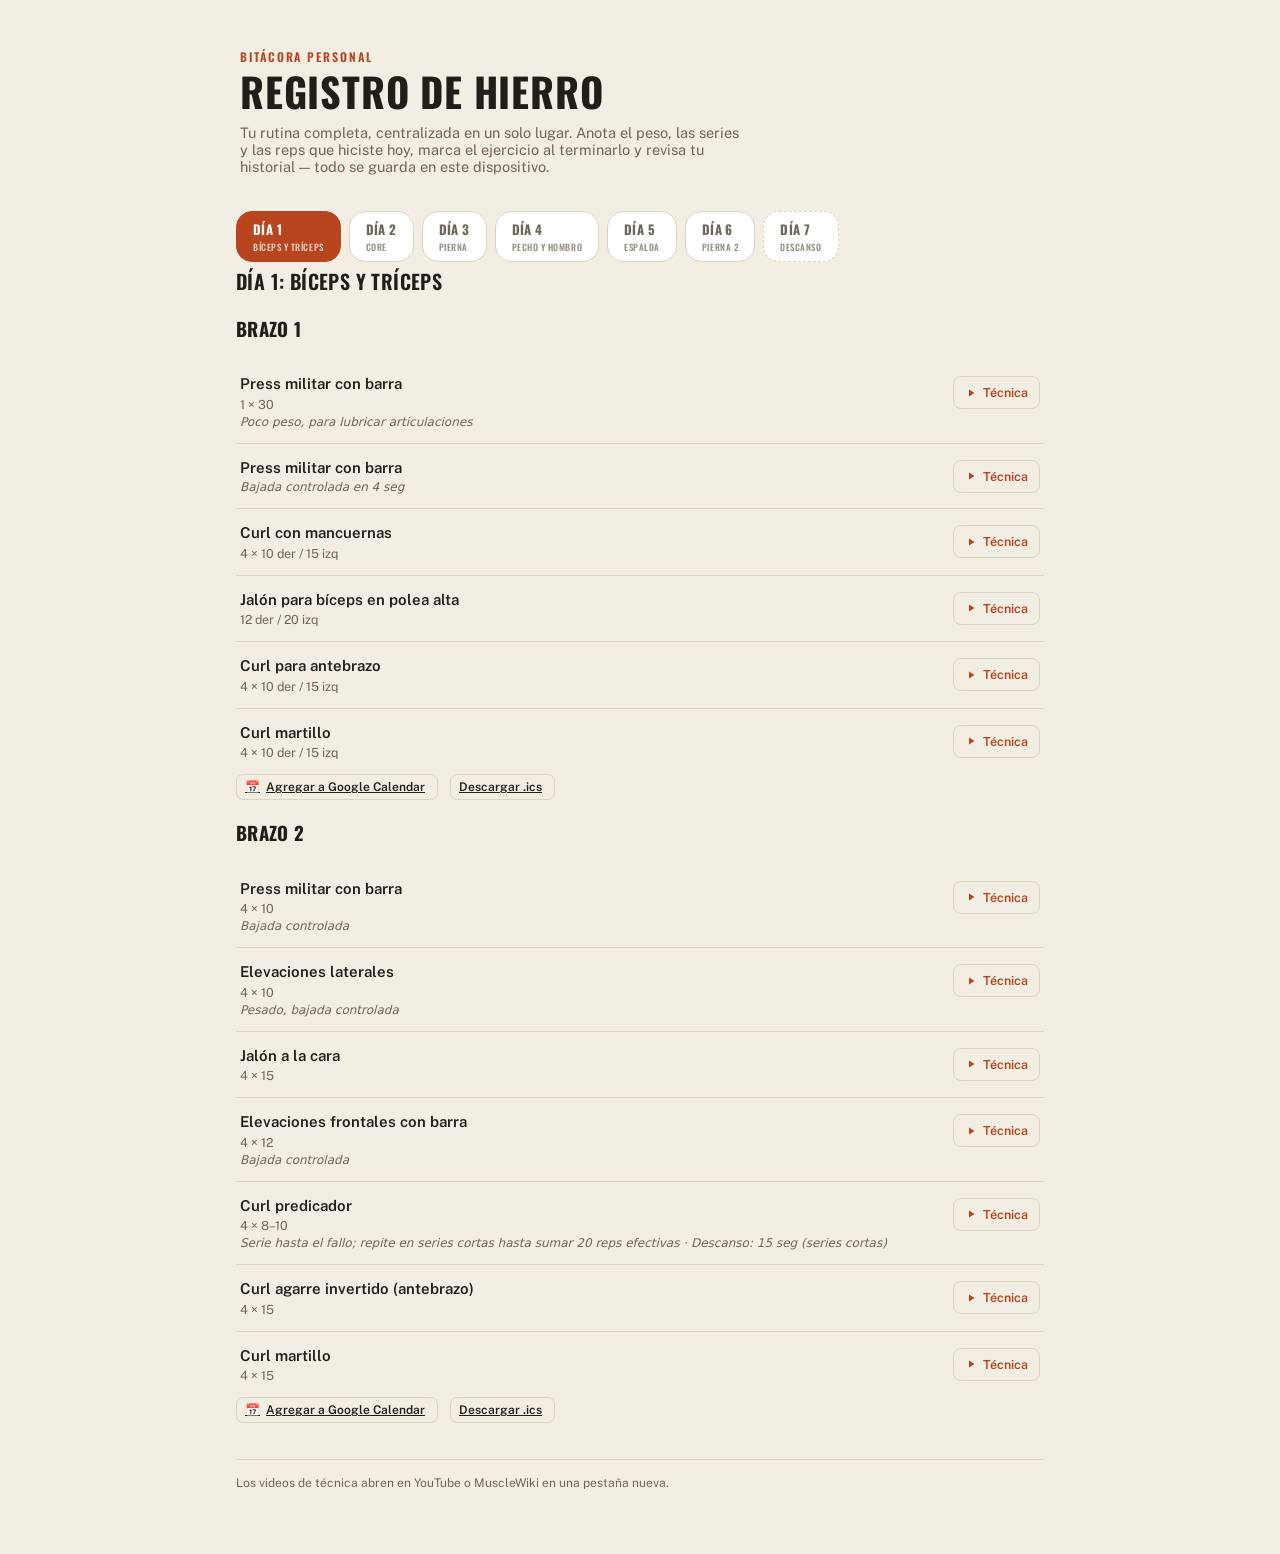
==== commit 6ff5b393: "Separar el monolito en cascarón, estilos y módulos de render" ====
--- a/index.html
+++ b/index.html
@@ -5,529 +5,7 @@
 <meta name="viewport" content="width=device-width, initial-scale=1, viewport-fit=cover">
 <meta name="theme-color" content="#B8451D">
 <title>Registro de Hierro</title>
-<style>
-  @import url('https://fonts.googleapis.com/css2?family=Oswald:wght@500;600;700&family=Public+Sans:wght@400;500;600;700&display=swap');
-
-  :root{
-    --bg:#F2EEE4;
-    --surface:#FFFFFF;
-    --surface-2:#EAE4D6;
-    --text:#211D18;
-    --text-dim:#6E6659;
-    --border:#DCD4C2;
-    --accent:#B8451D;
-    --accent-ink:#FFFFFF;
-    --moss:#516B4F;
-    --moss-ink:#FFFFFF;
-    --ring:#B8451D55;
-    --shadow: 0 1px 2px rgba(33,29,24,.06), 0 6px 20px rgba(33,29,24,.06);
-  }
-  @media (prefers-color-scheme: dark){
-    :root:not([data-theme="light"]){
-      --bg:#17181A;
-      --surface:#1F2123;
-      --surface-2:#26282B;
-      --text:#EEEAE1;
-      --text-dim:#9C978C;
-      --border:#34373A;
-      --accent:#E27E43;
-      --accent-ink:#191A1B;
-      --moss:#89AC86;
-      --moss-ink:#12140F;
-      --ring:#E27E4355;
-      --shadow: 0 1px 2px rgba(0,0,0,.4), 0 10px 30px rgba(0,0,0,.35);
-    }
-  }
-  :root[data-theme="dark"]{
-    --bg:#17181A;
-    --surface:#1F2123;
-    --surface-2:#26282B;
-    --text:#EEEAE1;
-    --text-dim:#9C978C;
-    --border:#34373A;
-    --accent:#E27E43;
-    --accent-ink:#191A1B;
-    --moss:#89AC86;
-    --moss-ink:#12140F;
-    --ring:#E27E4355;
-    --shadow: 0 1px 2px rgba(0,0,0,.4), 0 10px 30px rgba(0,0,0,.35);
-  }
-
-  *{box-sizing:border-box}
-  body{
-    margin:0;
-    background:var(--bg);
-    color:var(--text);
-    font-family:'Public Sans', ui-sans-serif, system-ui, sans-serif;
-    -webkit-font-smoothing:antialiased;
-  }
-  h1,h2,h3,.font-display{
-    font-family:'Oswald', ui-sans-serif, system-ui, sans-serif;
-    text-transform:uppercase;
-    letter-spacing:.02em;
-    text-wrap:balance;
-  }
-  a{color:inherit}
-  button{font-family:inherit}
-  :focus-visible{outline:2px solid var(--accent); outline-offset:2px}
-
-  .wrap{max-width:840px;margin:0 auto;padding:20px 16px 64px}
-
-  header.top{
-    padding:28px 4px 18px;
-    display:flex;
-    flex-direction:column;
-    gap:4px;
-  }
-  .eyebrow{
-    font-family:'Oswald', sans-serif;
-    font-size:12px;
-    font-weight:600;
-    letter-spacing:.16em;
-    text-transform:uppercase;
-    color:var(--accent);
-  }
-  header.top h1{
-    font-size:clamp(28px,6vw,40px);
-    font-weight:700;
-    margin:2px 0 0;
-    line-height:1.02;
-  }
-  header.top p{
-    margin:8px 0 0;
-    color:var(--text-dim);
-    font-size:14.5px;
-    max-width:56ch;
-  }
-
-  nav.days{
-    display:flex;
-    gap:8px;
-    overflow-x:auto;
-    padding:18px 0 4px;
-    scrollbar-width:none;
-  }
-  nav.days::-webkit-scrollbar{display:none}
-  .pill{
-    flex:0 0 auto;
-    display:flex;
-    flex-direction:column;
-    align-items:flex-start;
-    gap:1px;
-    font-family:'Oswald', sans-serif;
-    font-size:13px;
-    font-weight:600;
-    letter-spacing:.03em;
-    text-transform:uppercase;
-    padding:7px 16px;
-    border-radius:16px;
-    border:1px solid var(--border);
-    background:var(--surface);
-    color:var(--text-dim);
-    cursor:pointer;
-    transition:background .15s, color .15s, border-color .15s, transform .1s;
-  }
-  .pill:hover{border-color:var(--accent); color:var(--text)}
-  .pill:active{transform:scale(.97)}
-  .pill[aria-selected="true"]{
-    background:var(--accent);
-    border-color:var(--accent);
-    color:var(--accent-ink);
-  }
-  .pill .count{
-    font-variant-numeric:tabular-nums;
-    opacity:.75;
-    margin-left:6px;
-  }
-  .pill-label{
-    font-size:13px;
-    font-weight:700;
-  }
-  .pill-focus{
-    font-size:9px;
-    font-weight:500;
-    letter-spacing:.06em;
-    opacity:.75;
-  }
-  .pill--rest{
-    border-style:dashed;
-  }
-  .pill--rest[aria-selected="true"]{
-    background:var(--moss);
-    border-color:var(--moss);
-    color:var(--moss-ink);
-  }
-
-  .variant-row{
-    display:flex;
-    gap:6px;
-    flex-wrap:wrap;
-    margin:2px 0 18px;
-  }
-  .chip-btn{
-    font-size:12.5px;
-    font-weight:600;
-    padding:6px 12px;
-    border-radius:8px;
-    border:1px solid var(--border);
-    background:var(--surface);
-    color:var(--text-dim);
-    cursor:pointer;
-  }
-  .chip-btn[aria-selected="true"]{
-    background:var(--surface-2);
-    color:var(--text);
-    border-color:var(--text-dim);
-  }
-
-  section.panel{display:none}
-  section.panel.active{display:block}
-
-  .panel-head{
-    display:flex;
-    align-items:baseline;
-    justify-content:space-between;
-    gap:12px;
-    margin-bottom:4px;
-    flex-wrap:wrap;
-  }
-  .panel-head h2{font-size:20px;margin:0;font-weight:600}
-  .panel-meta{
-    display:flex;
-    align-items:center;
-    flex-wrap:wrap;
-    gap:8px 12px;
-    font-size:12.5px;
-    color:var(--text-dim);
-  }
-  .progress-txt{font-variant-numeric:tabular-nums}
-  .reset-btn{
-    background:none;
-    border:1px solid var(--border);
-    color:var(--text-dim);
-    font-size:12px;
-    font-weight:600;
-    padding:5px 10px;
-    border-radius:7px;
-    cursor:pointer;
-  }
-  .reset-btn:hover{color:var(--accent); border-color:var(--accent)}
-
-  .cal-btn{
-    background:none;
-    border:1px solid var(--border);
-    color:var(--text);
-    font-size:12px;
-    font-weight:600;
-    padding:5px 12px 5px 8px;
-    border-radius:7px;
-    cursor:pointer;
-    display:inline-flex;
-    align-items:center;
-    gap:6px;
-  }
-  .cal-btn:hover{border-color:var(--accent); color:var(--accent)}
-
-  .intro-note{
-    background:var(--surface-2);
-    border-left:3px solid var(--accent);
-    padding:10px 14px;
-    border-radius:4px;
-    font-size:13px;
-    color:var(--text-dim);
-    margin:12px 0 16px;
-    line-height:1.5;
-  }
-  .intro-note b{color:var(--text)}
-
-  .rest-day{
-    text-align:center;
-    padding:48px 20px 56px;
-    display:flex;
-    flex-direction:column;
-    align-items:center;
-    gap:8px;
-  }
-  .rest-day-emoji{font-size:40px; line-height:1}
-  .rest-day h3{
-    margin:6px 0 0;
-    font-size:19px;
-    font-weight:600;
-    color:var(--moss);
-  }
-  .rest-day p{
-    margin:0;
-    max-width:38ch;
-    color:var(--text-dim);
-    font-size:14px;
-    line-height:1.55;
-  }
-
-  ul.exlist{list-style:none;margin:0;padding:0;display:flex;flex-direction:column}
-  li.ex{
-    display:flex;
-    align-items:flex-start;
-    gap:14px;
-    padding:14px 4px;
-    border-bottom:1px solid var(--border);
-  }
-  li.ex .check-wrap, li.ex .plate-wrap, li.ex > .tech-link{margin-top:2px}
-  li.ex:last-child{border-bottom:none}
-  li.ex.done .ex-name{color:var(--text-dim); text-decoration:line-through; text-decoration-color:var(--moss); text-decoration-thickness:1.5px}
-
-  .check-wrap{flex:0 0 auto}
-  .check{
-    appearance:none;
-    width:22px;height:22px;
-    border-radius:6px;
-    border:2px solid var(--border);
-    background:var(--surface);
-    cursor:pointer;
-    display:grid;
-    place-content:center;
-    transition:background .12s, border-color .12s;
-  }
-  .check:checked{background:var(--moss); border-color:var(--moss)}
-  .check:checked::after{
-    content:"";
-    width:11px;height:6px;
-    border-left:2px solid var(--moss-ink);
-    border-bottom:2px solid var(--moss-ink);
-    transform:rotate(-45deg) translate(1px,-1px);
-  }
-
-  .plate{
-    flex:0 0 auto;
-    min-width:52px;
-    min-height:52px;
-    max-width:96px;
-    padding:4px 8px;
-    border-radius:999px;
-    border:3px solid var(--accent);
-    display:grid;
-    place-content:center;
-    text-align:center;
-    line-height:1.15;
-  }
-  .plate .n{
-    font-family:'Oswald', sans-serif;
-    font-weight:700;
-    font-size:11.5px;
-    font-variant-numeric:tabular-nums;
-    color:var(--accent);
-    white-space:normal;
-    word-break:break-word;
-  }
-  .plate-wrap{
-    flex:0 0 auto;
-    display:flex;
-    flex-direction:column;
-    align-items:center;
-    gap:4px;
-  }
-  .plate-cap{
-    font-size:9px;
-    font-weight:600;
-    text-transform:uppercase;
-    letter-spacing:.05em;
-    color:var(--text-dim);
-  }
-  button.plate{
-    appearance:none;
-    -webkit-appearance:none;
-    background:transparent;
-    font-family:inherit;
-    margin:0;
-  }
-  .plate.plate--rest{
-    border-color:var(--text-dim);
-    border-style:dashed;
-  }
-  .plate.plate--rest .n{
-    color:var(--text-dim);
-  }
-  button.plate.plate--rest{
-    cursor:pointer;
-    transition:transform .12s, border-color .15s, background .15s;
-  }
-  button.plate.plate--rest:hover{
-    border-color:var(--accent);
-  }
-  button.plate.plate--rest:hover .n{
-    color:var(--accent);
-  }
-  button.plate.plate--rest:active{
-    transform:scale(.94);
-  }
-  button.plate.plate--rest.running{
-    border-style:solid;
-    border-color:var(--moss);
-    animation:restPulse 1s ease-in-out infinite;
-  }
-  button.plate.plate--rest.running .n{
-    color:var(--moss);
-    font-size:12.5px;
-    font-variant-numeric:tabular-nums;
-  }
-  button.plate.plate--rest.done{
-    border-style:solid;
-    border-color:var(--moss);
-    background:var(--moss);
-  }
-  button.plate.plate--rest.done .n{
-    color:var(--moss-ink);
-  }
-  @keyframes restPulse{
-    0%,100%{ transform:scale(1); }
-    50%{ transform:scale(1.07); }
-  }
-  @media (prefers-reduced-motion: reduce){
-    button.plate.plate--rest.running{ animation:none; }
-  }
-
-  .ex-track{
-    display:flex;
-    flex-wrap:wrap;
-    align-items:flex-end;
-    gap:12px 14px;
-    margin-top:9px;
-  }
-  .field{
-    display:flex;
-    flex-direction:column;
-    gap:3px;
-  }
-  .field span{
-    font-size:9.5px;
-    font-weight:700;
-    text-transform:uppercase;
-    letter-spacing:.05em;
-    color:var(--text-dim);
-  }
-  .f-input{
-    width:58px;
-    padding:6px 7px;
-    border:1px solid var(--border);
-    border-radius:7px;
-    background:var(--surface);
-    color:var(--text);
-    font-size:12.5px;
-    font-family:inherit;
-    font-variant-numeric:tabular-nums;
-  }
-  .f-input.f-r{width:108px}
-  .f-input:focus{border-color:var(--accent)}
-  .f-input::placeholder{color:var(--text-dim); opacity:.65}
-
-  .hist-toggle{
-    background:none;
-    border:none;
-    color:var(--accent);
-    font-size:12px;
-    font-weight:600;
-    cursor:pointer;
-    padding:6px 0;
-    display:flex;
-    align-items:center;
-    gap:5px;
-  }
-  .hist-toggle .hc{
-    font-variant-numeric:tabular-nums;
-    color:var(--text-dim);
-    font-weight:500;
-  }
-  .hist-panel{
-    margin-top:9px;
-    padding:9px 11px;
-    background:var(--surface-2);
-    border-radius:8px;
-    font-size:12px;
-    color:var(--text-dim);
-    display:flex;
-    flex-direction:column;
-    gap:5px;
-    max-width:340px;
-  }
-  .hist-panel .hrow{
-    display:flex;
-    justify-content:space-between;
-    gap:10px;
-    font-variant-numeric:tabular-nums;
-  }
-  .hist-panel .hrow .hd{color:var(--text); font-weight:600; flex:0 0 auto}
-  .hist-panel .hrow .hv{text-align:right}
-  .hist-empty{font-style:italic}
-  .hist-panel[hidden]{display:none}
-
-  .ex-body{flex:1 1 auto; min-width:0}
-  .ex-name{font-weight:600; font-size:15px; line-height:1.3}
-  .ex-sub{
-    display:flex;
-    flex-wrap:wrap;
-    gap:6px 10px;
-    margin-top:3px;
-    font-size:12.5px;
-    color:var(--text-dim);
-  }
-  .ex-sub .w::before{content:"· "}
-  .ex-note{
-    font-size:12px;
-    color:var(--text-dim);
-    margin-top:3px;
-    font-style:italic;
-  }
-  .badge-ok{
-    display:inline-flex;
-    align-items:center;
-    gap:4px;
-    font-size:11px;
-    font-weight:700;
-    color:var(--moss);
-    text-transform:uppercase;
-    letter-spacing:.04em;
-  }
-
-  .tech-link{
-    flex:0 0 auto;
-    display:flex;
-    align-items:center;
-    gap:6px;
-    font-size:12.5px;
-    font-weight:600;
-    color:var(--accent);
-    text-decoration:none;
-    border:1px solid var(--border);
-    padding:8px 11px;
-    border-radius:8px;
-    white-space:nowrap;
-  }
-  .tech-link:hover{border-color:var(--accent); background:var(--surface-2)}
-  .tech-link svg{width:12px;height:12px;flex:0 0 auto}
-
-  footer.foot{
-    margin-top:36px;
-    padding-top:16px;
-    border-top:1px solid var(--border);
-    font-size:12px;
-    color:var(--text-dim);
-    display:flex;
-    justify-content:space-between;
-    gap:12px;
-    flex-wrap:wrap;
-  }
-
-  @media (max-width:520px){
-    li.ex{gap:8px}
-    .plate{min-width:36px;min-height:36px;max-width:60px;padding:2px 5px}
-    .plate .n{font-size:9px}
-    .plate-cap{font-size:8px}
-    .tech-link span.lbl{display:none}
-    .tech-link{padding:8px}
-    .f-input{width:48px; font-size:12px; padding:5px 6px}
-    .f-input.f-r{width:88px}
-    .ex-track{gap:8px 10px}
-  }
-</style>
+<link rel="stylesheet" href="css/estilos.css">
 </head>
 <body>
 
@@ -548,780 +26,6 @@
   </footer>
 </div>
 
-<script>
-(function(){
-  "use strict";
-
-  var V = {
-    "press-pectoral-maquina": "https://www.youtube.com/watch?v=-bdEMLuFvGw",
-    "press-militar-barra": "https://www.youtube.com/watch?v=OHxSwnkSxB8",
-    "extension-triceps-polea": "https://www.youtube.com/watch?v=-KVa3M1uZfs",
-    "remo-maquina": "https://www.youtube.com/watch?v=UETq0ZpeCL4",
-    "jalon-cara": "https://www.youtube.com/watch?v=tTihANXnDGU",
-    "curl-biceps-barra": "https://www.youtube.com/watch?v=P6swDsMzqm0",
-    "crunch": "https://www.youtube.com/watch?v=hl9Yu7UZqHU",
-    "sentadilla": "https://www.youtube.com/watch?v=TPoVS6ag6l4",
-    "subida-banco": "https://www.youtube.com/watch?v=jY7t0IYJo5I",
-    "puente-gluteo": "https://musclewiki.com/exercise/dumbbell-glute-bridge",
-    "peso-muerto-mancuernas": "https://www.youtube.com/watch?v=9j_L1KgpK8Y",
-    "sentadilla-salto": "https://www.youtube.com/watch?v=-kbKBjUU-1A",
-    "hip-thrust-maquina": "https://www.youtube.com/watch?v=c2iJjdXpt1U",
-    "sentadilla-smith": "https://www.youtube.com/watch?v=4r9o_rqFZX4",
-    "leg-curl-femoral": "https://www.youtube.com/watch?v=9xbBr5Ytl8c",
-    "leg-extension": "https://www.youtube.com/watch?v=MyeQ1zCcfas",
-    "abduccion-cadera": "https://www.youtube.com/watch?v=2vCRMi-lgJ4",
-    "sentadilla-hack": "https://musclewiki.com/exercise/machine-hack-squat",
-    "jalon-triangulo": "https://www.youtube.com/watch?v=VUJYixXx5I8",
-    "remo-barra-recta": "https://www.youtube.com/watch?v=E68GAibALV8",
-    "remo-polea-alta-unimano": "https://www.youtube.com/watch?v=Su3AA9kcVrs",
-    "press-inclinado-barra": "https://www.youtube.com/watch?v=swMjJqFzxCQ",
-    "lagartijas-declinadas": "https://www.youtube.com/watch?v=WziTc4qa5a4",
-    "cruce-poleas-inferior": "https://www.youtube.com/watch?v=_sJ7hJ-FLps",
-    "lagartijas-diamante": "https://www.youtube.com/watch?v=yzU8tE28ePE",
-    "press-mancuernas-plano": "https://www.youtube.com/watch?v=aUtj6oqSQPo",
-    "remo-sentado-barra-horizontal": "https://www.youtube.com/watch?v=_mULZk3MZmE",
-    "curl-mancuernas-alterno": "https://www.youtube.com/watch?v=wG7xgzNIjHI",
-    "curl-polea-alta": "https://www.youtube.com/watch?v=RY6bp_tVm20",
-    "curl-muneca-antebrazo": "https://www.youtube.com/watch?v=QVvNZR67-ns",
-    "curl-martillo": "https://www.youtube.com/watch?v=RHdacbwKbTo",
-    "elevaciones-laterales": "https://www.youtube.com/watch?v=aVa9ce3SlSA",
-    "elevaciones-frontales-barra": "https://www.youtube.com/watch?v=ZI99ZWy6BjA",
-    "curl-predicador": "https://www.youtube.com/watch?v=gLmAlQn9f4k",
-    "curl-agarre-invertido": "https://www.youtube.com/watch?v=r70FSepsHIY",
-    "extension-cadera-polea-grillete": "https://www.youtube.com/watch?v=1mL-NCet4dY",
-    "elevacion-cadera-acostado": "https://www.youtube.com/watch?v=eBRWUeztRt4",
-    "plancha-lateral": "https://www.youtube.com/watch?v=zvmcdo8twqs",
-    "plancha": "https://www.youtube.com/watch?v=nmX0DysvqcQ",
-    "jalon-barra-prono": "https://www.youtube.com/watch?v=c6SZm7jawwE",
-    "fly-mancuernas": "https://www.youtube.com/watch?v=-AQ0sJv4e8k",
-    "pull-over-polea-alta": "https://www.youtube.com/watch?v=i_mIea-kM_g"
-  };
-
-  function ex(name, sets, weight, note, vid, ok, rest){
-    return {name:name, sets:sets, weight:weight||null, note:note||null, vid:vid, ok:!!ok, rest:rest||null};
-  }
-
-  var DAYS = [
-    {
-      key:"dia1", label:"Día 1", focus:"Empuje general", sub:"Rutina base — empuje general",
-      variants:null,
-      exercises:[
-        ex("Press pectoral en máquina","4×15","21 kg",null,"press-pectoral-maquina"),
-        ex("Press militar con barra","4×10","14 kg",null,"press-militar-barra"),
-        ex("Extensión de tríceps en polea","4×12","14 kg",null,"extension-triceps-polea"),
-        ex("Remo en máquina","4×15","32 kg",null,"remo-maquina"),
-        ex("Jalón a la cara","4×12","12 kg",null,"jalon-cara"),
-        ex("Curl de bíceps con barra","3×12","14 kg",null,"curl-biceps-barra",true),
-        ex("Crunch","4×10","40 kg",null,"crunch")
-      ]
-    },
-    {
-      key:"dia2", label:"Día 2", focus:"Pierna y glúteo", sub:"Rutina base — pierna y glúteo",
-      variants:null,
-      exercises:[
-        ex("Sentadilla","4×10","20 kg",null,"sentadilla",true),
-        ex("Subida al banco","4×10","24 kg",null,"subida-banco",true),
-        ex("Puente para glúteo","4×8","5 kg",null,"puente-gluteo",true),
-        ex("Peso muerto con mancuernas","4×12","18 kg",null,"peso-muerto-mancuernas",true)
-      ]
-    },
-    {
-      key:"core", label:"Día 3", focus:"Core", sub:"Día 3 — zona media",
-      variants:null,
-      exercises:[
-        ex("Crunch","5×20",null,null,"crunch",false,"30–45 seg"),
-        ex("Elevación de cadera acostado","5×20",null,null,"elevacion-cadera-acostado",false,"30–45 seg"),
-        ex("Plancha lateral","4 × 15–20 seg por lado",null,null,"plancha-lateral",false,"Sin descanso"),
-        ex("Plancha","hasta 1 min continuo",null,"Progresión: 20 seg de trabajo, hasta sostener 1 min continuo","plancha",false,"10 seg (entre intervalos)")
-      ]
-    },
-    {
-      key:"biceps", label:"Día 4", focus:"Bíceps", sub:"Día 4 — brazo, dos variantes que alternas",
-      variants:[
-        {
-          key:"v1", label:"Bíceps 1",
-          exercises:[
-            ex("Press militar (ligero)","1×30",null,"Poco peso, para lubricar articulaciones","press-militar-barra"),
-            ex("Press militar (pesado)",null,null,"Bajada controlada en 4 seg","press-militar-barra"),
-            ex("Curl con mancuernas","4×10 der / 15 izq",null,null,"curl-mancuernas-alterno"),
-            ex("Jalón para bíceps en polea alta","12 der / 20 izq",null,null,"curl-polea-alta"),
-            ex("Curl para antebrazo","4×10 der / 15 izq",null,null,"curl-muneca-antebrazo"),
-            ex("Curl martillo","4×10 der / 15 izq",null,null,"curl-martillo")
-          ]
-        },
-        {
-          key:"v2", label:"Bíceps 2",
-          exercises:[
-            ex("Press militar","4×10",null,"Bajada controlada","press-militar-barra"),
-            ex("Elevaciones laterales","4×10",null,"Pesado, bajada controlada","elevaciones-laterales"),
-            ex("Jalón a la cara con cuerda","4×15",null,null,"jalon-cara"),
-            ex("Elevaciones frontales con barra","4×12",null,"Bajada controlada","elevaciones-frontales-barra"),
-            ex("Predicador (pesado)","4×8–10",null,"Serie hasta el fallo; repite en series cortas hasta sumar 20 reps efectivas","curl-predicador",false,"15 seg (series cortas)"),
-            ex("Curl agarre invertido (antebrazo)","4×15",null,null,"curl-agarre-invertido"),
-            ex("Curl martillo","4×15",null,null,"curl-martillo")
-          ]
-        }
-      ]
-    },
-    {
-      key:"dorsales", label:"Día 5", focus:"Dorsales", sub:"Día 5 — espalda y empuje de pecho, tres variantes",
-      variants:[
-        {
-          key:"v1", label:"Dorsales 1",
-          exercises:[
-            ex("Remo en máquina","8–10 reps",null,"Controlado","remo-maquina"),
-            ex("Remo (bombeo)","20 reps",null,null,"remo-maquina"),
-            ex("Jalón con triángulo","20-15-12-10",null,"Pirámide descendente","jalon-triangulo"),
-            ex("Remo con barra recta",null,null,null,"remo-barra-recta"),
-            ex("Remo en polea alta a una mano",null,null,null,"remo-polea-alta-unimano"),
-            ex("Press de pecho en banco inclinado",null,null,null,"press-inclinado-barra"),
-            ex("Lagartijas declinadas",null,null,null,"lagartijas-declinadas"),
-            ex("Poleas para pectoral inferior",null,null,null,"cruce-poleas-inferior"),
-            ex("Lagartijas triángulo (diamante)",null,null,null,"lagartijas-diamante"),
-            ex("Press de pecho con mancuernas + lagartijas",null,null,"Superserie combinada","press-mancuernas-plano")
-          ]
-        },
-        {
-          key:"v2", label:"Dorsales 2",
-          exercises:[
-            ex("Press pectoral inferior en cable","4×15-12-10-8","23–36 kg","Piramidal ascendente en carga","cruce-poleas-inferior"),
-            ex("Lagartijas diamante","4×15",null,null,"lagartijas-diamante"),
-            ex("Jalón al pecho con triángulo","4×8-10-12-15",null,"Piramidal en reps","jalon-triangulo"),
-            ex("Press con mancuernas + lagartijas","4×15",null,"Superserie combinada","press-mancuernas-plano"),
-            ex("Remo sentado con barra horizontal","4×10",null,null,"remo-sentado-barra-horizontal")
-          ]
-        },
-        {
-          key:"v3", label:"Pectorales-Dorsales",
-          intro:"Calentamiento dinámico de articulaciones + serie de aproximación con el primer ejercicio. Tipo de serie: reps efectivas, 20 por ejercicio.",
-          exercises:[
-            ex("Press en banco plano con mancuernas","reps efectivas ~20",null,null,"press-mancuernas-plano",false,"2–3 min"),
-            ex("Jalón al pecho con barra prono","reps efectivas ~20",null,null,"jalon-barra-prono",false,"2–3 min"),
-            ex("Press en banco inclinado con barra","reps efectivas ~20",null,null,"press-inclinado-barra",false,"2–3 min"),
-            ex("Remo con barra sentado, agarre supinado","reps efectivas ~20",null,null,"remo-sentado-barra-horizontal",false,"2–3 min"),
-            ex("Press en X con cables en polea alta","reps efectivas ~20",null,null,"cruce-poleas-inferior",false,"2–3 min"),
-            ex("Jalón al pecho con triángulo","reps efectivas ~20",null,null,"jalon-triangulo",false,"2–3 min"),
-            ex("Jalón a la cara con cuerda","5×20",null,null,"jalon-cara",false,"2–3 min"),
-            ex("Fly (aperturas) al fallo","mín. 20 reps",null,"Al fallo","fly-mancuernas",false,"2–3 min"),
-            ex("Pull over en polea alta","mín. 20 reps",null,"Al fallo","pull-over-polea-alta",false,"2–3 min")
-          ]
-        }
-      ]
-    },
-    {
-      key:"pierna", label:"Día 6", focus:"Pierna", sub:"Día 6 — tren inferior, tres variantes",
-      variants:[
-        {
-          key:"v1", label:"Pierna 1",
-          exercises:[
-            ex("Sentadilla con salto","10 reps",null,"Activación","sentadilla-salto"),
-            ex("Hip thrust en máquina","4×10",null,null,"hip-thrust-maquina"),
-            ex("Sentadilla en máquina Smith","5×12","5 kg","Aguanta 2 seg en cada rep","sentadilla-smith"),
-            ex("Leg curl femoral en máquina","5×15",null,"Sube en 4 seg + 2 seg isométrico","leg-curl-femoral"),
-            ex("Subida al banco","4×15",null,null,"subida-banco"),
-            ex("Leg extension","4×10",null,"Sube 4 seg / baja 4 seg","leg-extension"),
-            ex("Máquina de abducción (05 y 06)","4×15",null,"Pirámide","abduccion-cadera")
-          ]
-        },
-        {
-          key:"v2", label:"Pierna 2",
-          exercises:[
-            ex("Sentadilla hack","4×10",null,"Pesado","sentadilla-hack"),
-            ex("Hip thrust",null,null,"Series libres — sin dato de reps","hip-thrust-maquina"),
-            ex("Extensores de rodilla en máquina",null,null,"Series libres — sin dato de reps","leg-extension"),
-            ex("Subida al banco con sentadilla con salto",null,null,"Series libres — sin dato de reps","sentadilla-salto"),
-            ex("Leg curl femoral en máquina","4×10",null,"Subida en 4 seg","leg-curl-femoral"),
-            ex("Máquina de abducción",null,null,"Series libres — sin dato de reps","abduccion-cadera")
-          ]
-        },
-        {
-          key:"v3", label:"Tren inferior (hipertrofia)",
-          intro:"Serie de aproximación: sentadilla 30–40 reps al 50% RM. Bloque A (rota el orden 1-3-2 / 2-1-3 / 3-2-1): reps efectivas — 8 a 10 reps al fallo, descansa 15–20 seg y saca las que puedas cuidando la técnica hasta sumar 20 reps efectivas; el peso se mantiene igual.",
-          exercises:[
-            ex("Sentadilla en máquina Smith o libre","reps efectivas ~20",null,"Bloque A","sentadilla-smith",false,"15–20 seg"),
-            ex("Hip thrust con barra o en máquina","reps efectivas ~20",null,"Bloque A","hip-thrust-maquina",false,"15–20 seg"),
-            ex("Peso muerto rumano con mancuernas","reps efectivas ~20",null,"Bloque A — el peso se mantiene","peso-muerto-mancuernas",false,"15–20 seg"),
-            ex("Leg extension","3×21",null,"Método 21: 7 reps puntas adentro + 7 afuera + 7 en recto","leg-extension",false,"1–2 min"),
-            ex("Extensión de cadera en polea baja con grillete","3×12",null,null,"extension-cadera-polea-grillete",false,"30–45 seg"),
-            ex("Leg curl acostado","3×12",null,null,"leg-curl-femoral",false,"30–45 seg"),
-            ex("Máquina de abductores y aductores","biserie 20-15-12",null,null,"abduccion-cadera")
-          ]
-        }
-      ]
-    },
-    {
-      key:"descanso", label:"Día 7", focus:"Descanso", sub:"Día 7 — descanso",
-      variants:null,
-      restDay:true,
-      exercises:[]
-    }
-  ];
-
-  var STORE_PREFIX = "hierro:";
-
-  function safeGet(k){ try{ return localStorage.getItem(k); }catch(e){ return null; } }
-  function safeSet(k,v){ try{ localStorage.setItem(k,v); }catch(e){} }
-  function safeRemove(k){ try{ localStorage.removeItem(k); }catch(e){} }
-  function safeKeys(){ try{ return Object.keys(localStorage); }catch(e){ return []; } }
-
-  var state = { day: "dia1", variant: {} };
-
-  function checkKey(dayKey, variantKey, idx){
-    return STORE_PREFIX + dayKey + ":" + (variantKey||"_") + ":" + idx;
-  }
-
-  // --- personalización de peso / series / repeticiones ---
-
-  function splitScheme(s){
-    if(!s) return {sets:"", reps:""};
-    var m = s.match(/^(\d+)\s*[×xX]\s*(.+)$/);
-    if(m) return {sets:m[1], reps:m[2]};
-    return {sets:"", reps:s};
-  }
-
-  function fieldsKey(dayKey, variantKey, idx){
-    return STORE_PREFIX + "f:" + dayKey + ":" + (variantKey||"_") + ":" + idx;
-  }
-  function histKey(dayKey, variantKey, idx){
-    return STORE_PREFIX + "h:" + dayKey + ":" + (variantKey||"_") + ":" + idx;
-  }
-  function getFields(dayKey, variantKey, idx){
-    var raw = safeGet(fieldsKey(dayKey, variantKey, idx));
-    if(!raw) return {w:"",s:"",r:""};
-    try{ var o = JSON.parse(raw); return {w:o.w||"", s:o.s||"", r:o.r||""}; }catch(e){ return {w:"",s:"",r:""}; }
-  }
-  function setFields(dayKey, variantKey, idx, fields){
-    safeSet(fieldsKey(dayKey, variantKey, idx), JSON.stringify(fields));
-  }
-  function getHistory(dayKey, variantKey, idx){
-    var raw = safeGet(histKey(dayKey, variantKey, idx));
-    if(!raw) return [];
-    try{ var arr = JSON.parse(raw); return Array.isArray(arr) ? arr : []; }catch(e){ return []; }
-  }
-  function setHistory(dayKey, variantKey, idx, arr){
-    safeSet(histKey(dayKey, variantKey, idx), JSON.stringify(arr));
-  }
-  function todayISO(){
-    var d = new Date();
-    var m = ("0" + (d.getMonth()+1)).slice(-2);
-    var day = ("0" + d.getDate()).slice(-2);
-    return d.getFullYear() + "-" + m + "-" + day;
-  }
-  var MONTHS_ES = ["ene","feb","mar","abr","may","jun","jul","ago","sep","oct","nov","dic"];
-  function formatDateShort(iso){
-    var p = iso.split("-");
-    return parseInt(p[2],10) + " " + MONTHS_ES[parseInt(p[1],10)-1];
-  }
-
-  // --- agregar a Google Calendar ---
-
-  function calAllDayRange(){
-    var d = new Date();
-    var start = d.getFullYear() + ("0"+(d.getMonth()+1)).slice(-2) + ("0"+d.getDate()).slice(-2);
-    var d2 = new Date(d.getFullYear(), d.getMonth(), d.getDate() + 1);
-    var end = d2.getFullYear() + ("0"+(d2.getMonth()+1)).slice(-2) + ("0"+d2.getDate()).slice(-2);
-    return start + "/" + end;
-  }
-
-  function buildCalendarUrl(day, variantLabel, dayKey, variantKey, exercises){
-    var doneLines = [];
-    exercises.forEach(function(e, i){
-      if(safeGet(checkKey(dayKey, variantKey, i)) === "1"){
-        var f = getFields(dayKey, variantKey, i);
-        var bits = [];
-        if(f.w) bits.push(f.w + " kg");
-        if(f.s) bits.push(f.s + " series");
-        if(f.r) bits.push(f.r + " reps");
-        doneLines.push("• " + e.name + (bits.length ? " — " + bits.join(" × ") : ""));
-      }
-    });
-    var title = "Entrenamiento — " + day.label + ": " + day.focus + (variantLabel ? " (" + variantLabel + ")" : "");
-    var desc = doneLines.length
-      ? "Ejercicios completados:\n" + doneLines.join("\n")
-      : "Rutina: " + day.focus + " (sin ejercicios marcados como hechos todavía)";
-    desc += "\n\nRegistrado desde Registro de Hierro.";
-    return "https://calendar.google.com/calendar/render?action=TEMPLATE"
-      + "&text=" + encodeURIComponent(title)
-      + "&dates=" + calAllDayRange()
-      + "&details=" + encodeURIComponent(desc);
-  }
-
-  function makeCalendarBtn(day, variantLabel, dayKey, variantKey, exercises){
-    var btn = document.createElement("button");
-    btn.type = "button";
-    btn.className = "cal-btn";
-    btn.innerHTML = '<span aria-hidden="true">📅</span> Agregar a Google Calendar';
-    btn.addEventListener("click", function(){
-      var url = buildCalendarUrl(day, variantLabel, dayKey, variantKey, exercises);
-      window.open(url, "_blank", "noopener,noreferrer");
-    });
-    return btn;
-  }
-  function upsertHistory(dayKey, variantKey, idx, fields){
-    if(!fields.w && !fields.s && !fields.r) return;
-    var arr = getHistory(dayKey, variantKey, idx);
-    var today = todayISO();
-    var existing = null;
-    for(var i=0;i<arr.length;i++){ if(arr[i].d === today){ existing = arr[i]; break; } }
-    if(existing){
-      existing.w = fields.w; existing.s = fields.s; existing.r = fields.r;
-    } else {
-      arr.push({d:today, w:fields.w, s:fields.s, r:fields.r});
-    }
-    arr.sort(function(a,b){ return a.d < b.d ? -1 : (a.d > b.d ? 1 : 0); });
-    if(arr.length > 12) arr = arr.slice(arr.length - 12);
-    setHistory(dayKey, variantKey, idx, arr);
-  }
-  function removeTodayHistory(dayKey, variantKey, idx){
-    var arr = getHistory(dayKey, variantKey, idx);
-    var today = todayISO();
-    arr = arr.filter(function(e){ return e.d !== today; });
-    setHistory(dayKey, variantKey, idx, arr);
-  }
-
-  // --- temporizador de descanso ---
-
-  function parseRestSeconds(label){
-    if(!label) return null;
-    var s = String(label).toLowerCase();
-    if(s.indexOf("sin descanso") !== -1) return null;
-    var nums = s.match(/\d+/g);
-    if(!nums) return null;
-    var val = parseInt(nums[nums.length - 1], 10);
-    if(s.indexOf("min") !== -1) val = val * 60;
-    return val > 0 ? val : null;
-  }
-
-  function formatMMSS(totalSeconds){
-    var m = Math.floor(totalSeconds / 60);
-    var s = totalSeconds % 60;
-    return m + ":" + (s < 10 ? "0" + s : String(s));
-  }
-
-  var activeTimers = [];
-  function clearAllTimers(){
-    activeTimers.forEach(function(id){ clearInterval(id); });
-    activeTimers = [];
-  }
-
-  var audioCtx = null;
-  function ensureAudio(){
-    try{
-      var Ctx = window.AudioContext || window.webkitAudioContext;
-      if(!Ctx) return null;
-      if(!audioCtx) audioCtx = new Ctx();
-      if(audioCtx.state === "suspended") audioCtx.resume();
-      return audioCtx;
-    }catch(err){ return null; }
-  }
-
-  function beepTone(ctx, freq, startAt, dur){
-    try{
-      var o = ctx.createOscillator();
-      var g = ctx.createGain();
-      o.type = "sine";
-      o.frequency.value = freq;
-      g.gain.setValueAtTime(0.0001, startAt);
-      g.gain.exponentialRampToValueAtTime(0.35, startAt + 0.02);
-      g.gain.exponentialRampToValueAtTime(0.0001, startAt + dur);
-      o.connect(g);
-      g.connect(ctx.destination);
-      o.start(startAt);
-      o.stop(startAt + dur + 0.02);
-    }catch(err){}
-  }
-
-  function notifyRestDone(){
-    try{
-      if(audioCtx){
-        var now = audioCtx.currentTime;
-        beepTone(audioCtx, 880, now, 0.42);
-        beepTone(audioCtx, 1174.7, now + 0.26, 0.4);
-      }
-    }catch(err){}
-    try{
-      if(navigator.vibrate) navigator.vibrate([220, 90, 220]);
-    }catch(err){}
-  }
-
-  function icon(){
-    return '<svg viewBox="0 0 24 24" fill="none" aria-hidden="true"><path d="M8 5v14l11-7-11-7z" fill="currentColor"/></svg>';
-  }
-
-  function escapeHtml(s){
-    return String(s).replace(/[&<>"']/g, function(c){
-      return {"&":"&amp;","<":"&lt;",">":"&gt;",'"':"&quot;","'":"&#39;"}[c];
-    });
-  }
-
-  function renderNav(){
-    var nav = document.getElementById("dayNav");
-    nav.innerHTML = "";
-    DAYS.forEach(function(d){
-      var btn = document.createElement("button");
-      btn.className = "pill" + (d.restDay ? " pill--rest" : "");
-      btn.type = "button";
-      btn.setAttribute("role","tab");
-      btn.setAttribute("aria-selected", d.key === state.day ? "true" : "false");
-      if(d.focus){
-        var labelSpan = document.createElement("span");
-        labelSpan.className = "pill-label";
-        labelSpan.textContent = d.label;
-        var focusSpan = document.createElement("span");
-        focusSpan.className = "pill-focus";
-        focusSpan.textContent = d.focus;
-        btn.appendChild(labelSpan);
-        btn.appendChild(focusSpan);
-      } else {
-        btn.textContent = d.label;
-      }
-      btn.addEventListener("click", function(){
-        state.day = d.key;
-        renderNav();
-        renderPanels();
-      });
-      nav.appendChild(btn);
-    });
-  }
-
-  function countDone(dayKey, variantKey, exercises){
-    var done = 0;
-    exercises.forEach(function(e, i){
-      if(safeGet(checkKey(dayKey, variantKey, i)) === "1") done++;
-    });
-    return done;
-  }
-
-  function renderHistPanel(panel, dayKey, variantKey, idx){
-    var arr = getHistory(dayKey, variantKey, idx).slice().reverse();
-    if(!arr.length){
-      panel.innerHTML = '<div class="hist-empty">Aún no hay registros guardados. Se guardan cuando marcas el ejercicio como hecho.</div>';
-      return;
-    }
-    var rows = arr.map(function(entry){
-      var bits = [];
-      if(entry.w) bits.push(escapeHtml(entry.w) + " kg");
-      if(entry.s) bits.push(escapeHtml(entry.s) + " series");
-      if(entry.r) bits.push(escapeHtml(entry.r) + " reps");
-      return '<div class="hrow"><span class="hd">' + formatDateShort(entry.d) + '</span><span class="hv">' + (bits.join(" · ") || "—") + '</span></div>';
-    });
-    panel.innerHTML = rows.join("");
-  }
-
-  function buildExerciseList(dayKey, variantKey, exercises){
-    var ul = document.createElement("ul");
-    ul.className = "exlist";
-    exercises.forEach(function(e, i){
-      var key = checkKey(dayKey, variantKey, i);
-      var isDone = safeGet(key) === "1";
-      var baseline = splitScheme(e.sets);
-      var stored = getFields(dayKey, variantKey, i);
-
-      var li = document.createElement("li");
-      li.className = "ex" + (isDone ? " done" : "");
-
-      var checkWrap = document.createElement("span");
-      checkWrap.className = "check-wrap";
-      var cb = document.createElement("input");
-      cb.type = "checkbox";
-      cb.className = "check";
-      cb.checked = isDone;
-      cb.setAttribute("aria-label", "Marcar " + e.name + " como completado");
-      checkWrap.appendChild(cb);
-
-      var plateWrap = document.createElement("span");
-      plateWrap.className = "plate-wrap";
-      plateWrap.innerHTML =
-        '<span class="plate"><span class="n">' + escapeHtml(e.sets || "—") + '</span></span>' +
-        '<span class="plate-cap">objetivo</span>';
-
-      var restLabel = e.rest || "60 seg";
-      var restSeconds = parseRestSeconds(restLabel);
-
-      var restWrap = document.createElement("span");
-      restWrap.className = "plate-wrap";
-
-      var restSpan = document.createElement("span");
-      restSpan.className = "n";
-      restSpan.textContent = restLabel;
-
-      if(restSeconds){
-        var restBtn = document.createElement("button");
-        restBtn.type = "button";
-        restBtn.className = "plate plate--rest";
-        restBtn.setAttribute("aria-label", "Iniciar descanso de " + restLabel + " para " + e.name);
-        restBtn.appendChild(restSpan);
-        restWrap.appendChild(restBtn);
-
-        var restTimer = null;
-        restBtn.addEventListener("click", function(){
-          if(restTimer){
-            clearInterval(restTimer);
-            restTimer = null;
-            restBtn.classList.remove("running", "done");
-            restSpan.textContent = restLabel;
-            restBtn.setAttribute("aria-label", "Iniciar descanso de " + restLabel + " para " + e.name);
-            return;
-          }
-          var ctx = ensureAudio();
-          var remaining = restSeconds;
-          restBtn.classList.remove("done");
-          restBtn.classList.add("running");
-          restSpan.textContent = formatMMSS(remaining);
-          restBtn.setAttribute("aria-label", "Cancelar descanso en curso para " + e.name);
-          restTimer = setInterval(function(){
-            remaining--;
-            if(remaining <= 0){
-              clearInterval(restTimer);
-              restTimer = null;
-              restBtn.classList.remove("running");
-              restBtn.classList.add("done");
-              restSpan.textContent = "¡Listo!";
-              notifyRestDone();
-              setTimeout(function(){
-                restBtn.classList.remove("done");
-                restSpan.textContent = restLabel;
-                restBtn.setAttribute("aria-label", "Iniciar descanso de " + restLabel + " para " + e.name);
-              }, 2500);
-            } else {
-              restSpan.textContent = formatMMSS(remaining);
-            }
-          }, 1000);
-          activeTimers.push(restTimer);
-        });
-      } else {
-        var restStatic = document.createElement("span");
-        restStatic.className = "plate plate--rest plate--static";
-        restStatic.appendChild(restSpan);
-        restWrap.appendChild(restStatic);
-      }
-
-      var restCap = document.createElement("span");
-      restCap.className = "plate-cap";
-      restCap.textContent = "descanso";
-      restWrap.appendChild(restCap);
-
-      var body = document.createElement("div");
-      body.className = "ex-body";
-      var subBits = [];
-      if(e.weight) subBits.push('<span class="w">' + escapeHtml(e.weight) + '</span>');
-      if(e.ok) subBits.push('<span class="badge-ok">✓ carga validada</span>');
-      body.innerHTML =
-        '<div class="ex-name">' + escapeHtml(e.name) + '</div>' +
-        (subBits.length ? '<div class="ex-sub">' + subBits.join("") + '</div>' : '') +
-        (e.note ? '<div class="ex-note">' + escapeHtml(e.note) + '</div>' : '');
-
-      var track = document.createElement("div");
-      track.className = "ex-track";
-
-      function makeField(labelTxt, cls, placeholder, value, inputmode){
-        var lab = document.createElement("label");
-        lab.className = "field";
-        var span = document.createElement("span");
-        span.textContent = labelTxt;
-        var input = document.createElement("input");
-        input.type = "text";
-        input.className = "f-input " + cls;
-        if(inputmode) input.inputMode = inputmode;
-        input.placeholder = placeholder || "";
-        input.value = value || "";
-        lab.appendChild(span);
-        lab.appendChild(input);
-        return {lab:lab, input:input};
-      }
-
-      var fW = makeField("Peso", "f-w", e.weight ? e.weight.replace(/[^\d.,]/g,"") : "kg", stored.w, "decimal");
-      var fS = makeField("Series", "f-s", baseline.sets || "#", stored.s, "numeric");
-      var fR = makeField("Reps", "f-r", baseline.reps || "reps", stored.r, "text");
-
-      function saveFields(){
-        var fields = {w:fW.input.value.trim(), s:fS.input.value.trim(), r:fR.input.value.trim()};
-        setFields(dayKey, variantKey, i, fields);
-        return fields;
-      }
-      [fW.input, fS.input, fR.input].forEach(function(inp){
-        inp.addEventListener("change", saveFields);
-      });
-
-      var histToggle = document.createElement("button");
-      histToggle.type = "button";
-      histToggle.className = "hist-toggle";
-      var histCount = getHistory(dayKey, variantKey, i).length;
-      histToggle.innerHTML = 'Historial <span class="hc">(' + histCount + ')</span>';
-
-      track.appendChild(fW.lab);
-      track.appendChild(fS.lab);
-      track.appendChild(fR.lab);
-      track.appendChild(histToggle);
-      body.appendChild(track);
-
-      var histPanel = document.createElement("div");
-      histPanel.className = "hist-panel";
-      histPanel.hidden = true;
-      body.appendChild(histPanel);
-
-      histToggle.addEventListener("click", function(){
-        histPanel.hidden = !histPanel.hidden;
-        if(!histPanel.hidden) renderHistPanel(histPanel, dayKey, variantKey, i);
-      });
-
-      cb.addEventListener("change", function(){
-        if(cb.checked){
-          safeSet(key, "1");
-          li.classList.add("done");
-          var fields = saveFields();
-          upsertHistory(dayKey, variantKey, i, fields);
-        } else {
-          safeRemove(key);
-          li.classList.remove("done");
-          removeTodayHistory(dayKey, variantKey, i);
-        }
-        histCount = getHistory(dayKey, variantKey, i).length;
-        histToggle.querySelector(".hc").textContent = "(" + histCount + ")";
-        if(!histPanel.hidden) renderHistPanel(histPanel, dayKey, variantKey, i);
-        updateProgress(dayKey, variantKey, exercises);
-      });
-
-      var link = document.createElement("a");
-      link.className = "tech-link";
-      link.href = V[e.vid] || "#";
-      link.target = "_blank";
-      link.rel = "noopener noreferrer";
-      link.innerHTML = icon() + '<span class="lbl">Técnica</span>';
-
-      li.appendChild(checkWrap);
-      li.appendChild(plateWrap);
-      li.appendChild(restWrap);
-      li.appendChild(body);
-      li.appendChild(link);
-      ul.appendChild(li);
-    });
-    return ul;
-  }
-
-  function updateProgress(dayKey, variantKey, exercises){
-    var el = document.querySelector('[data-progress-for="' + dayKey + ':' + (variantKey||"_") + '"]');
-    if(el){
-      var done = countDone(dayKey, variantKey, exercises);
-      el.textContent = done + " / " + exercises.length + " completados";
-    }
-  }
-
-  function clearChecks(dayKey, variantKey, exercises, panelEl){
-    exercises.forEach(function(e,i){ safeRemove(checkKey(dayKey, variantKey, i)); });
-    var boxes = panelEl.querySelectorAll(".check");
-    boxes.forEach(function(b){ b.checked = false; });
-    var items = panelEl.querySelectorAll("li.ex");
-    items.forEach(function(li){ li.classList.remove("done"); });
-    updateProgress(dayKey, variantKey, exercises);
-  }
-
-  function renderPanels(){
-    clearAllTimers();
-    var main = document.getElementById("panels");
-    main.innerHTML = "";
-    var day = DAYS.filter(function(d){ return d.key === state.day; })[0];
-    if(!day) return;
-
-    var section = document.createElement("section");
-    section.className = "panel active";
-
-    var head = document.createElement("div");
-    head.className = "panel-head";
-    head.innerHTML = '<h2>' + escapeHtml(day.sub) + '</h2>';
-    section.appendChild(head);
-
-    if(day.restDay){
-      var restNote = document.createElement("div");
-      restNote.className = "rest-day";
-      restNote.innerHTML =
-        '<span class="rest-day-emoji" aria-hidden="true">💤</span>' +
-        '<h3>Hoy toca descansar</h3>' +
-        '<p>Sin ejercicios programados. Duerme bien, hidrátate y come suficiente — la recuperación es donde el músculo realmente crece.</p>';
-      section.appendChild(restNote);
-      main.appendChild(section);
-      return;
-    }
-
-    if(day.variants){
-      var vrow = document.createElement("div");
-      vrow.className = "variant-row";
-      if(!state.variant[day.key]) state.variant[day.key] = day.variants[0].key;
-      day.variants.forEach(function(v){
-        var b = document.createElement("button");
-        b.type = "button";
-        b.className = "chip-btn";
-        b.setAttribute("aria-selected", state.variant[day.key] === v.key ? "true" : "false");
-        b.textContent = v.label;
-        b.addEventListener("click", function(){
-          state.variant[day.key] = v.key;
-          renderPanels();
-        });
-        vrow.appendChild(b);
-      });
-      section.appendChild(vrow);
-
-      var activeVariant = day.variants.filter(function(v){ return v.key === state.variant[day.key]; })[0];
-
-      var meta = document.createElement("div");
-      meta.className = "panel-meta";
-      var progressSpan = document.createElement("span");
-      progressSpan.className = "progress-txt";
-      progressSpan.setAttribute("data-progress-for", day.key + ":" + activeVariant.key);
-      progressSpan.textContent = countDone(day.key, activeVariant.key, activeVariant.exercises) + " / " + activeVariant.exercises.length + " completados";
-      var resetBtn = document.createElement("button");
-      resetBtn.type = "button";
-      resetBtn.className = "reset-btn";
-      resetBtn.textContent = "Reiniciar";
-      meta.appendChild(progressSpan);
-      meta.appendChild(resetBtn);
-      meta.appendChild(makeCalendarBtn(day, activeVariant.label, day.key, activeVariant.key, activeVariant.exercises));
-      head.appendChild(meta);
-
-      if(activeVariant.intro){
-        var note = document.createElement("div");
-        note.className = "intro-note";
-        note.textContent = activeVariant.intro;
-        section.appendChild(note);
-      }
-
-      var list = buildExerciseList(day.key, activeVariant.key, activeVariant.exercises);
-      section.appendChild(list);
-
-      resetBtn.addEventListener("click", function(){
-        clearChecks(day.key, activeVariant.key, activeVariant.exercises, section);
-      });
-
-    } else {
-      var meta2 = document.createElement("div");
-      meta2.className = "panel-meta";
-      var progressSpan2 = document.createElement("span");
-      progressSpan2.className = "progress-txt";
-      progressSpan2.setAttribute("data-progress-for", day.key + ":_");
-      progressSpan2.textContent = countDone(day.key, null, day.exercises) + " / " + day.exercises.length + " completados";
-      var resetBtn2 = document.createElement("button");
-      resetBtn2.type = "button";
-      resetBtn2.className = "reset-btn";
-      resetBtn2.textContent = "Reiniciar";
-      meta2.appendChild(progressSpan2);
-      meta2.appendChild(resetBtn2);
-      meta2.appendChild(makeCalendarBtn(day, null, day.key, null, day.exercises));
-      head.appendChild(meta2);
-
-      var list2 = buildExerciseList(day.key, null, day.exercises);
-      section.appendChild(list2);
-
-      resetBtn2.addEventListener("click", function(){
-        clearChecks(day.key, null, day.exercises, section);
-      });
-    }
-
-    main.appendChild(section);
-  }
-
-  renderNav();
-  renderPanels();
-})();
-</script>
+<script type="module" src="js/app.js"></script>
 </body>
 </html>
--- a/css/estilos.css
+++ b/css/estilos.css
@@ -0,0 +1,521 @@
+  @import url('https://fonts.googleapis.com/css2?family=Oswald:wght@500;600;700&family=Public+Sans:wght@400;500;600;700&display=swap');
+
+  :root{
+    --bg:#F2EEE4;
+    --surface:#FFFFFF;
+    --surface-2:#EAE4D6;
+    --text:#211D18;
+    --text-dim:#6E6659;
+    --border:#DCD4C2;
+    --accent:#B8451D;
+    --accent-ink:#FFFFFF;
+    --moss:#516B4F;
+    --moss-ink:#FFFFFF;
+    --ring:#B8451D55;
+    --shadow: 0 1px 2px rgba(33,29,24,.06), 0 6px 20px rgba(33,29,24,.06);
+  }
+  @media (prefers-color-scheme: dark){
+    :root:not([data-theme="light"]){
+      --bg:#17181A;
+      --surface:#1F2123;
+      --surface-2:#26282B;
+      --text:#EEEAE1;
+      --text-dim:#9C978C;
+      --border:#34373A;
+      --accent:#E27E43;
+      --accent-ink:#191A1B;
+      --moss:#89AC86;
+      --moss-ink:#12140F;
+      --ring:#E27E4355;
+      --shadow: 0 1px 2px rgba(0,0,0,.4), 0 10px 30px rgba(0,0,0,.35);
+    }
+  }
+  :root[data-theme="dark"]{
+    --bg:#17181A;
+    --surface:#1F2123;
+    --surface-2:#26282B;
+    --text:#EEEAE1;
+    --text-dim:#9C978C;
+    --border:#34373A;
+    --accent:#E27E43;
+    --accent-ink:#191A1B;
+    --moss:#89AC86;
+    --moss-ink:#12140F;
+    --ring:#E27E4355;
+    --shadow: 0 1px 2px rgba(0,0,0,.4), 0 10px 30px rgba(0,0,0,.35);
+  }
+
+  *{box-sizing:border-box}
+  body{
+    margin:0;
+    background:var(--bg);
+    color:var(--text);
+    font-family:'Public Sans', ui-sans-serif, system-ui, sans-serif;
+    -webkit-font-smoothing:antialiased;
+  }
+  h1,h2,h3,.font-display{
+    font-family:'Oswald', ui-sans-serif, system-ui, sans-serif;
+    text-transform:uppercase;
+    letter-spacing:.02em;
+    text-wrap:balance;
+  }
+  a{color:inherit}
+  button{font-family:inherit}
+  :focus-visible{outline:2px solid var(--accent); outline-offset:2px}
+
+  .wrap{max-width:840px;margin:0 auto;padding:20px 16px 64px}
+
+  header.top{
+    padding:28px 4px 18px;
+    display:flex;
+    flex-direction:column;
+    gap:4px;
+  }
+  .eyebrow{
+    font-family:'Oswald', sans-serif;
+    font-size:12px;
+    font-weight:600;
+    letter-spacing:.16em;
+    text-transform:uppercase;
+    color:var(--accent);
+  }
+  header.top h1{
+    font-size:clamp(28px,6vw,40px);
+    font-weight:700;
+    margin:2px 0 0;
+    line-height:1.02;
+  }
+  header.top p{
+    margin:8px 0 0;
+    color:var(--text-dim);
+    font-size:14.5px;
+    max-width:56ch;
+  }
+
+  nav.days{
+    display:flex;
+    gap:8px;
+    overflow-x:auto;
+    padding:18px 0 4px;
+    scrollbar-width:none;
+  }
+  nav.days::-webkit-scrollbar{display:none}
+  .pill{
+    flex:0 0 auto;
+    display:flex;
+    flex-direction:column;
+    align-items:flex-start;
+    gap:1px;
+    font-family:'Oswald', sans-serif;
+    font-size:13px;
+    font-weight:600;
+    letter-spacing:.03em;
+    text-transform:uppercase;
+    padding:7px 16px;
+    border-radius:16px;
+    border:1px solid var(--border);
+    background:var(--surface);
+    color:var(--text-dim);
+    cursor:pointer;
+    transition:background .15s, color .15s, border-color .15s, transform .1s;
+  }
+  .pill:hover{border-color:var(--accent); color:var(--text)}
+  .pill:active{transform:scale(.97)}
+  .pill[aria-selected="true"]{
+    background:var(--accent);
+    border-color:var(--accent);
+    color:var(--accent-ink);
+  }
+  .pill .count{
+    font-variant-numeric:tabular-nums;
+    opacity:.75;
+    margin-left:6px;
+  }
+  .pill-label{
+    font-size:13px;
+    font-weight:700;
+  }
+  .pill-focus{
+    font-size:9px;
+    font-weight:500;
+    letter-spacing:.06em;
+    opacity:.75;
+  }
+  .pill--rest{
+    border-style:dashed;
+  }
+  .pill--rest[aria-selected="true"]{
+    background:var(--moss);
+    border-color:var(--moss);
+    color:var(--moss-ink);
+  }
+
+  .variant-row{
+    display:flex;
+    gap:6px;
+    flex-wrap:wrap;
+    margin:2px 0 18px;
+  }
+  .chip-btn{
+    font-size:12.5px;
+    font-weight:600;
+    padding:6px 12px;
+    border-radius:8px;
+    border:1px solid var(--border);
+    background:var(--surface);
+    color:var(--text-dim);
+    cursor:pointer;
+  }
+  .chip-btn[aria-selected="true"]{
+    background:var(--surface-2);
+    color:var(--text);
+    border-color:var(--text-dim);
+  }
+
+  section.panel{display:none}
+  section.panel.active{display:block}
+
+  .panel-head{
+    display:flex;
+    align-items:baseline;
+    justify-content:space-between;
+    gap:12px;
+    margin-bottom:4px;
+    flex-wrap:wrap;
+  }
+  .panel-head h2{font-size:20px;margin:0;font-weight:600}
+  .panel-meta{
+    display:flex;
+    align-items:center;
+    flex-wrap:wrap;
+    gap:8px 12px;
+    font-size:12.5px;
+    color:var(--text-dim);
+  }
+  .progress-txt{font-variant-numeric:tabular-nums}
+  .reset-btn{
+    background:none;
+    border:1px solid var(--border);
+    color:var(--text-dim);
+    font-size:12px;
+    font-weight:600;
+    padding:5px 10px;
+    border-radius:7px;
+    cursor:pointer;
+  }
+  .reset-btn:hover{color:var(--accent); border-color:var(--accent)}
+
+  .cal-btn{
+    background:none;
+    border:1px solid var(--border);
+    color:var(--text);
+    font-size:12px;
+    font-weight:600;
+    padding:5px 12px 5px 8px;
+    border-radius:7px;
+    cursor:pointer;
+    display:inline-flex;
+    align-items:center;
+    gap:6px;
+  }
+  .cal-btn:hover{border-color:var(--accent); color:var(--accent)}
+
+  .intro-note{
+    background:var(--surface-2);
+    border-left:3px solid var(--accent);
+    padding:10px 14px;
+    border-radius:4px;
+    font-size:13px;
+    color:var(--text-dim);
+    margin:12px 0 16px;
+    line-height:1.5;
+  }
+  .intro-note b{color:var(--text)}
+
+  .rest-day{
+    text-align:center;
+    padding:48px 20px 56px;
+    display:flex;
+    flex-direction:column;
+    align-items:center;
+    gap:8px;
+  }
+  .rest-day-emoji{font-size:40px; line-height:1}
+  .rest-day h3{
+    margin:6px 0 0;
+    font-size:19px;
+    font-weight:600;
+    color:var(--moss);
+  }
+  .rest-day p{
+    margin:0;
+    max-width:38ch;
+    color:var(--text-dim);
+    font-size:14px;
+    line-height:1.55;
+  }
+
+  ul.exlist{list-style:none;margin:0;padding:0;display:flex;flex-direction:column}
+  li.ex{
+    display:flex;
+    align-items:flex-start;
+    gap:14px;
+    padding:14px 4px;
+    border-bottom:1px solid var(--border);
+  }
+  li.ex .check-wrap, li.ex .plate-wrap, li.ex > .tech-link{margin-top:2px}
+  li.ex:last-child{border-bottom:none}
+  li.ex.done .ex-name{color:var(--text-dim); text-decoration:line-through; text-decoration-color:var(--moss); text-decoration-thickness:1.5px}
+
+  .check-wrap{flex:0 0 auto}
+  .check{
+    appearance:none;
+    width:22px;height:22px;
+    border-radius:6px;
+    border:2px solid var(--border);
+    background:var(--surface);
+    cursor:pointer;
+    display:grid;
+    place-content:center;
+    transition:background .12s, border-color .12s;
+  }
+  .check:checked{background:var(--moss); border-color:var(--moss)}
+  .check:checked::after{
+    content:"";
+    width:11px;height:6px;
+    border-left:2px solid var(--moss-ink);
+    border-bottom:2px solid var(--moss-ink);
+    transform:rotate(-45deg) translate(1px,-1px);
+  }
+
+  .plate{
+    flex:0 0 auto;
+    min-width:52px;
+    min-height:52px;
+    max-width:96px;
+    padding:4px 8px;
+    border-radius:999px;
+    border:3px solid var(--accent);
+    display:grid;
+    place-content:center;
+    text-align:center;
+    line-height:1.15;
+  }
+  .plate .n{
+    font-family:'Oswald', sans-serif;
+    font-weight:700;
+    font-size:11.5px;
+    font-variant-numeric:tabular-nums;
+    color:var(--accent);
+    white-space:normal;
+    word-break:break-word;
+  }
+  .plate-wrap{
+    flex:0 0 auto;
+    display:flex;
+    flex-direction:column;
+    align-items:center;
+    gap:4px;
+  }
+  .plate-cap{
+    font-size:9px;
+    font-weight:600;
+    text-transform:uppercase;
+    letter-spacing:.05em;
+    color:var(--text-dim);
+  }
+  button.plate{
+    appearance:none;
+    -webkit-appearance:none;
+    background:transparent;
+    font-family:inherit;
+    margin:0;
+  }
+  .plate.plate--rest{
+    border-color:var(--text-dim);
+    border-style:dashed;
+  }
+  .plate.plate--rest .n{
+    color:var(--text-dim);
+  }
+  button.plate.plate--rest{
+    cursor:pointer;
+    transition:transform .12s, border-color .15s, background .15s;
+  }
+  button.plate.plate--rest:hover{
+    border-color:var(--accent);
+  }
+  button.plate.plate--rest:hover .n{
+    color:var(--accent);
+  }
+  button.plate.plate--rest:active{
+    transform:scale(.94);
+  }
+  button.plate.plate--rest.running{
+    border-style:solid;
+    border-color:var(--moss);
+    animation:restPulse 1s ease-in-out infinite;
+  }
+  button.plate.plate--rest.running .n{
+    color:var(--moss);
+    font-size:12.5px;
+    font-variant-numeric:tabular-nums;
+  }
+  button.plate.plate--rest.done{
+    border-style:solid;
+    border-color:var(--moss);
+    background:var(--moss);
+  }
+  button.plate.plate--rest.done .n{
+    color:var(--moss-ink);
+  }
+  @keyframes restPulse{
+    0%,100%{ transform:scale(1); }
+    50%{ transform:scale(1.07); }
+  }
+  @media (prefers-reduced-motion: reduce){
+    button.plate.plate--rest.running{ animation:none; }
+  }
+
+  .ex-track{
+    display:flex;
+    flex-wrap:wrap;
+    align-items:flex-end;
+    gap:12px 14px;
+    margin-top:9px;
+  }
+  .field{
+    display:flex;
+    flex-direction:column;
+    gap:3px;
+  }
+  .field span{
+    font-size:9.5px;
+    font-weight:700;
+    text-transform:uppercase;
+    letter-spacing:.05em;
+    color:var(--text-dim);
+  }
+  .f-input{
+    width:58px;
+    padding:6px 7px;
+    border:1px solid var(--border);
+    border-radius:7px;
+    background:var(--surface);
+    color:var(--text);
+    font-size:12.5px;
+    font-family:inherit;
+    font-variant-numeric:tabular-nums;
+  }
+  .f-input.f-r{width:108px}
+  .f-input:focus{border-color:var(--accent)}
+  .f-input::placeholder{color:var(--text-dim); opacity:.65}
+
+  .hist-toggle{
+    background:none;
+    border:none;
+    color:var(--accent);
+    font-size:12px;
+    font-weight:600;
+    cursor:pointer;
+    padding:6px 0;
+    display:flex;
+    align-items:center;
+    gap:5px;
+  }
+  .hist-toggle .hc{
+    font-variant-numeric:tabular-nums;
+    color:var(--text-dim);
+    font-weight:500;
+  }
+  .hist-panel{
+    margin-top:9px;
+    padding:9px 11px;
+    background:var(--surface-2);
+    border-radius:8px;
+    font-size:12px;
+    color:var(--text-dim);
+    display:flex;
+    flex-direction:column;
+    gap:5px;
+    max-width:340px;
+  }
+  .hist-panel .hrow{
+    display:flex;
+    justify-content:space-between;
+    gap:10px;
+    font-variant-numeric:tabular-nums;
+  }
+  .hist-panel .hrow .hd{color:var(--text); font-weight:600; flex:0 0 auto}
+  .hist-panel .hrow .hv{text-align:right}
+  .hist-empty{font-style:italic}
+  .hist-panel[hidden]{display:none}
+
+  .ex-body{flex:1 1 auto; min-width:0}
+  .ex-name{font-weight:600; font-size:15px; line-height:1.3}
+  .ex-sub{
+    display:flex;
+    flex-wrap:wrap;
+    gap:6px 10px;
+    margin-top:3px;
+    font-size:12.5px;
+    color:var(--text-dim);
+  }
+  .ex-sub .w::before{content:"· "}
+  .ex-note{
+    font-size:12px;
+    color:var(--text-dim);
+    margin-top:3px;
+    font-style:italic;
+  }
+  .badge-ok{
+    display:inline-flex;
+    align-items:center;
+    gap:4px;
+    font-size:11px;
+    font-weight:700;
+    color:var(--moss);
+    text-transform:uppercase;
+    letter-spacing:.04em;
+  }
+
+  .tech-link{
+    flex:0 0 auto;
+    display:flex;
+    align-items:center;
+    gap:6px;
+    font-size:12.5px;
+    font-weight:600;
+    color:var(--accent);
+    text-decoration:none;
+    border:1px solid var(--border);
+    padding:8px 11px;
+    border-radius:8px;
+    white-space:nowrap;
+  }
+  .tech-link:hover{border-color:var(--accent); background:var(--surface-2)}
+  .tech-link svg{width:12px;height:12px;flex:0 0 auto}
+
+  footer.foot{
+    margin-top:36px;
+    padding-top:16px;
+    border-top:1px solid var(--border);
+    font-size:12px;
+    color:var(--text-dim);
+    display:flex;
+    justify-content:space-between;
+    gap:12px;
+    flex-wrap:wrap;
+  }
+
+  @media (max-width:520px){
+    li.ex{gap:8px}
+    .plate{min-width:36px;min-height:36px;max-width:60px;padding:2px 5px}
+    .plate .n{font-size:9px}
+    .plate-cap{font-size:8px}
+    .tech-link span.lbl{display:none}
+    .tech-link{padding:8px}
+    .f-input{width:48px; font-size:12px; padding:5px 6px}
+    .f-input.f-r{width:88px}
+    .ex-track{gap:8px 10px}
+  }
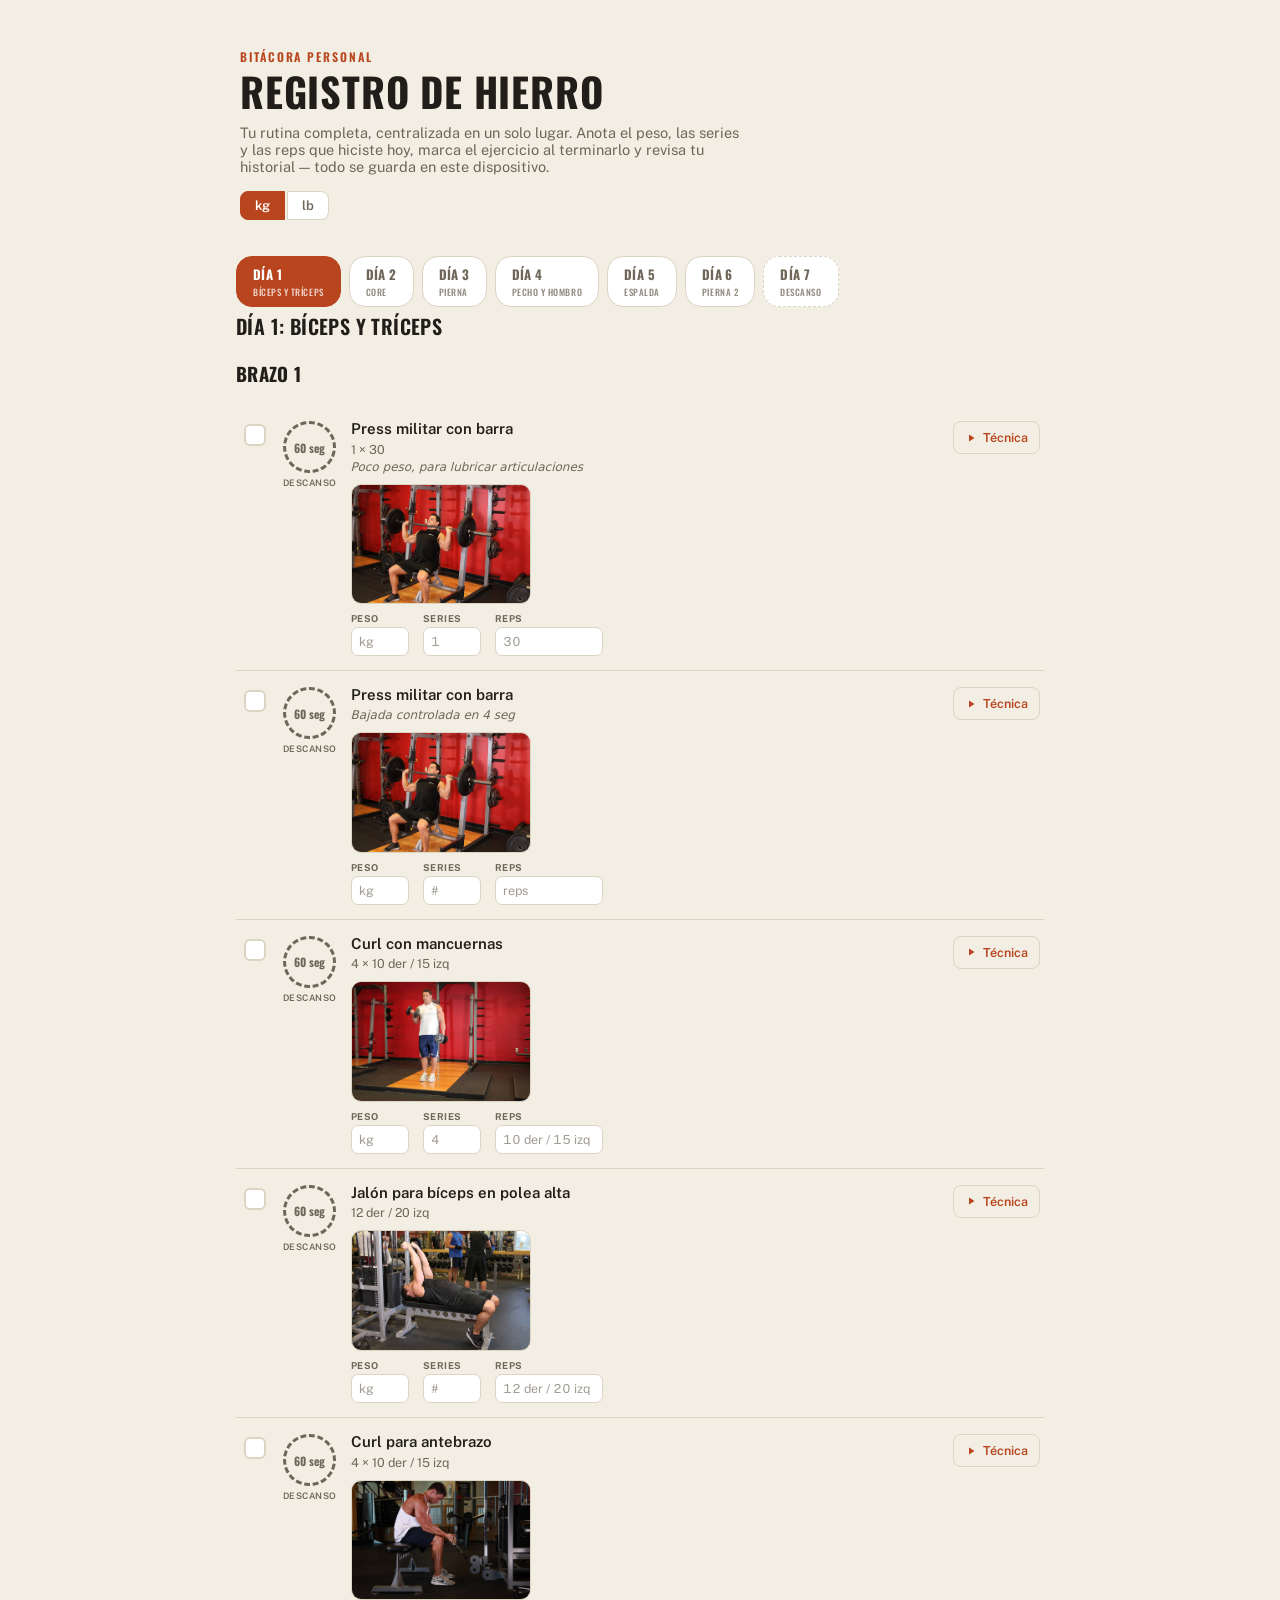
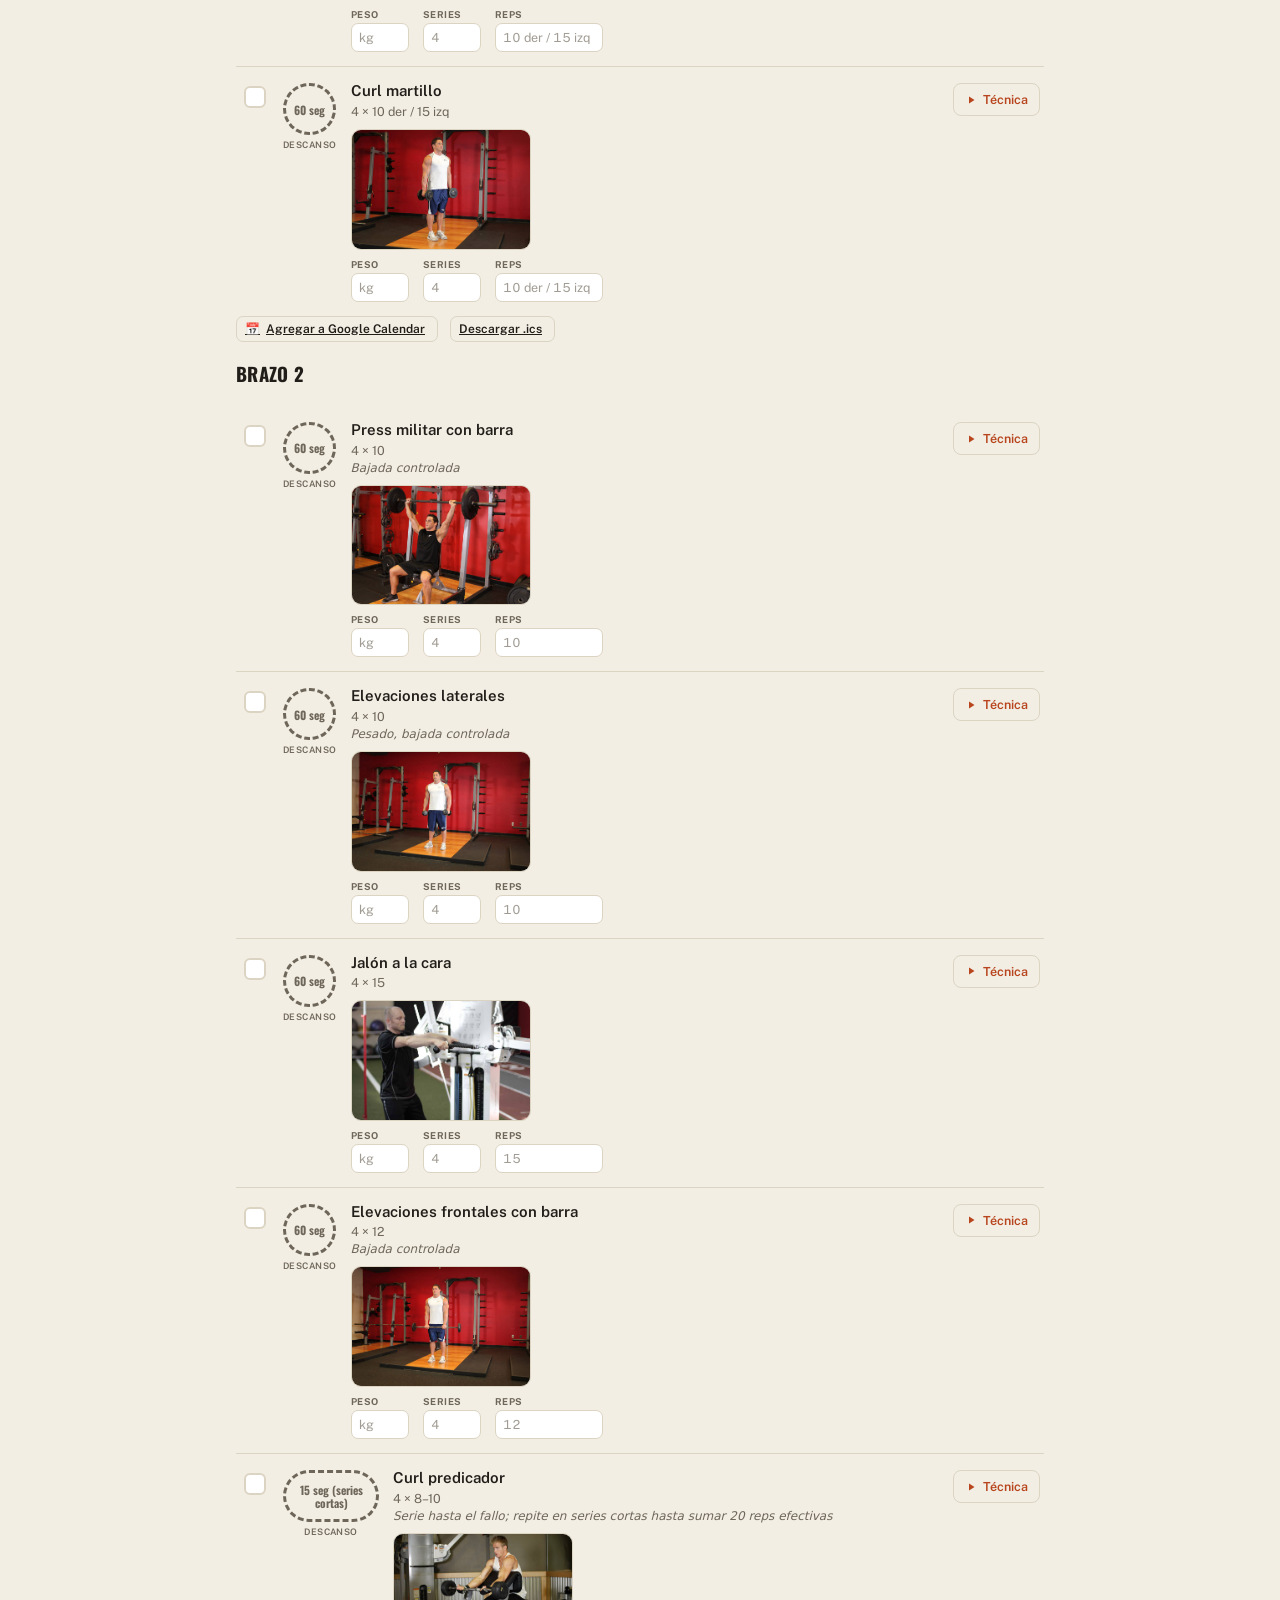
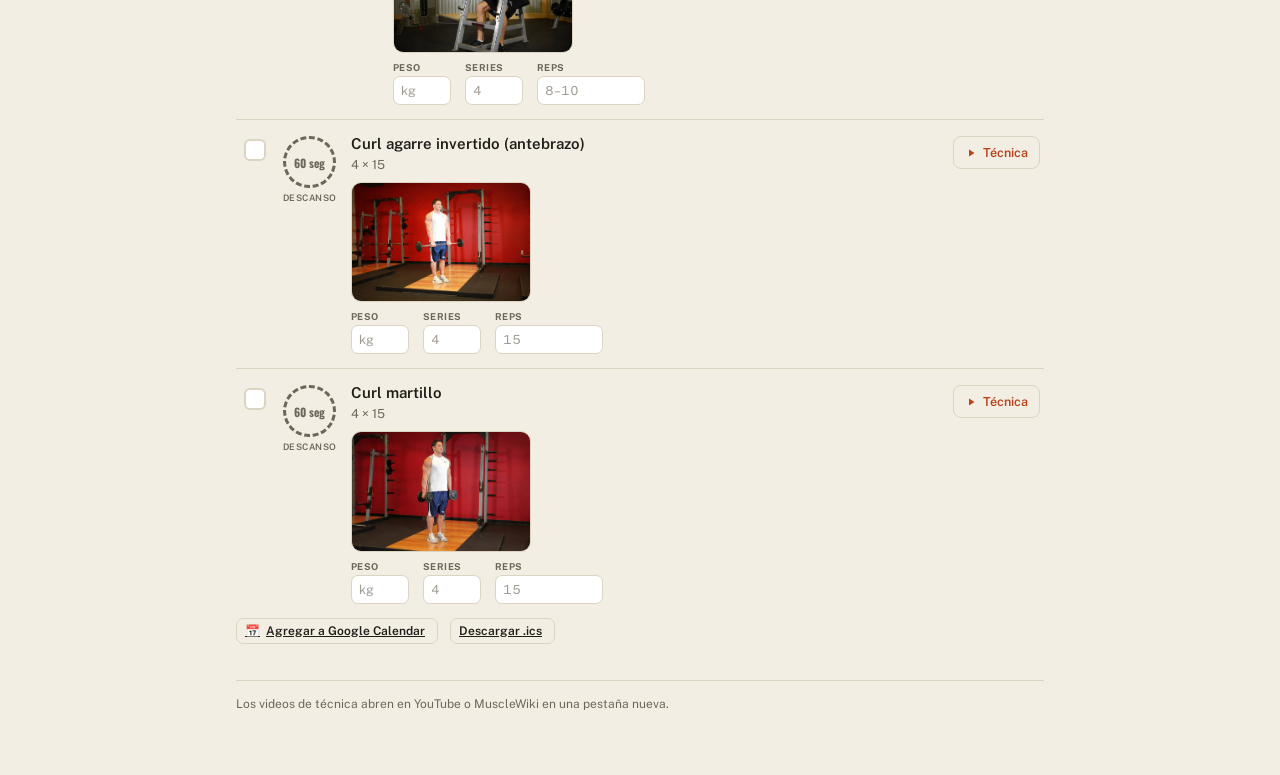
==== commit 2442dc74: "Selector kg/lb persistente y aviso de importación del historial" ====
--- a/index.html
+++ b/index.html
@@ -14,6 +14,11 @@
     <span class="eyebrow">Bitácora personal</span>
     <h1>Registro de Hierro</h1>
     <p>Tu rutina completa, centralizada en un solo lugar. Anota el peso, las series y las reps que hiciste hoy, marca el ejercicio al terminarlo y revisa tu historial — todo se guarda en este dispositivo.</p>
+    <div class="unidad" role="group" aria-label="Unidad de peso">
+      <button type="button" id="btnKg" class="unidad-btn" aria-pressed="true">kg</button>
+      <button type="button" id="btnLb" class="unidad-btn" aria-pressed="false">lb</button>
+    </div>
+    <span id="unidadWarn" class="save-warn" hidden>No se guardó la preferencia (almacenamiento lleno)</span>
   </header>
 
   <nav class="days" id="dayNav" role="tablist" aria-label="Días de rutina"></nav>
--- a/css/estilos.css
+++ b/css/estilos.css
@@ -91,6 +91,33 @@
     font-size:14.5px;
     max-width:56ch;
   }
+  .unidad{
+    display:inline-flex;
+    gap:2px;
+    margin-top:12px;
+  }
+  .unidad-btn{
+    font:600 13px/1 "Public Sans", system-ui, sans-serif;
+    padding:7px 14px;
+    cursor:pointer;
+    border:1px solid var(--border);
+    background:var(--surface);
+    color:var(--text-dim);
+  }
+  .unidad-btn:first-child{border-radius:8px 0 0 8px}
+  .unidad-btn:last-child{border-radius:0 8px 8px 0}
+  .unidad-btn[aria-pressed="true"]{
+    background:var(--accent);
+    color:var(--accent-ink);
+    border-color:var(--accent);
+  }
+  .aviso{
+    border:1px solid var(--border);
+    background:var(--surface-2);
+    border-radius:12px;
+    padding:14px 16px;
+    margin-bottom:18px;
+  }
 
   nav.days{
     display:flex;
@@ -258,6 +285,7 @@
   ul.exlist{list-style:none;margin:0;padding:0;display:flex;flex-direction:column}
   li.ex{
     display:flex;
+    flex-wrap:wrap;
     align-items:flex-start;
     gap:14px;
     padding:14px 4px;
@@ -462,6 +490,25 @@
     color:var(--text-dim);
   }
   .ex-sub .w::before{content:"· "}
+  .ex-gif{
+    width:100%;
+    max-width:180px;
+    border-radius:10px;
+    border:1px solid var(--border);
+    background:var(--surface-2);
+    display:block;
+    margin-top:10px;
+  }
+  @media (prefers-reduced-motion: reduce){
+    .ex-gif{content-visibility:auto}
+  }
+  .save-warn{
+    flex-basis:100%;
+    font-size:11px;
+    font-weight:600;
+    color:var(--accent);
+  }
+  .save-warn[hidden]{display:none}
   .ex-note{
     font-size:12px;
     color:var(--text-dim);
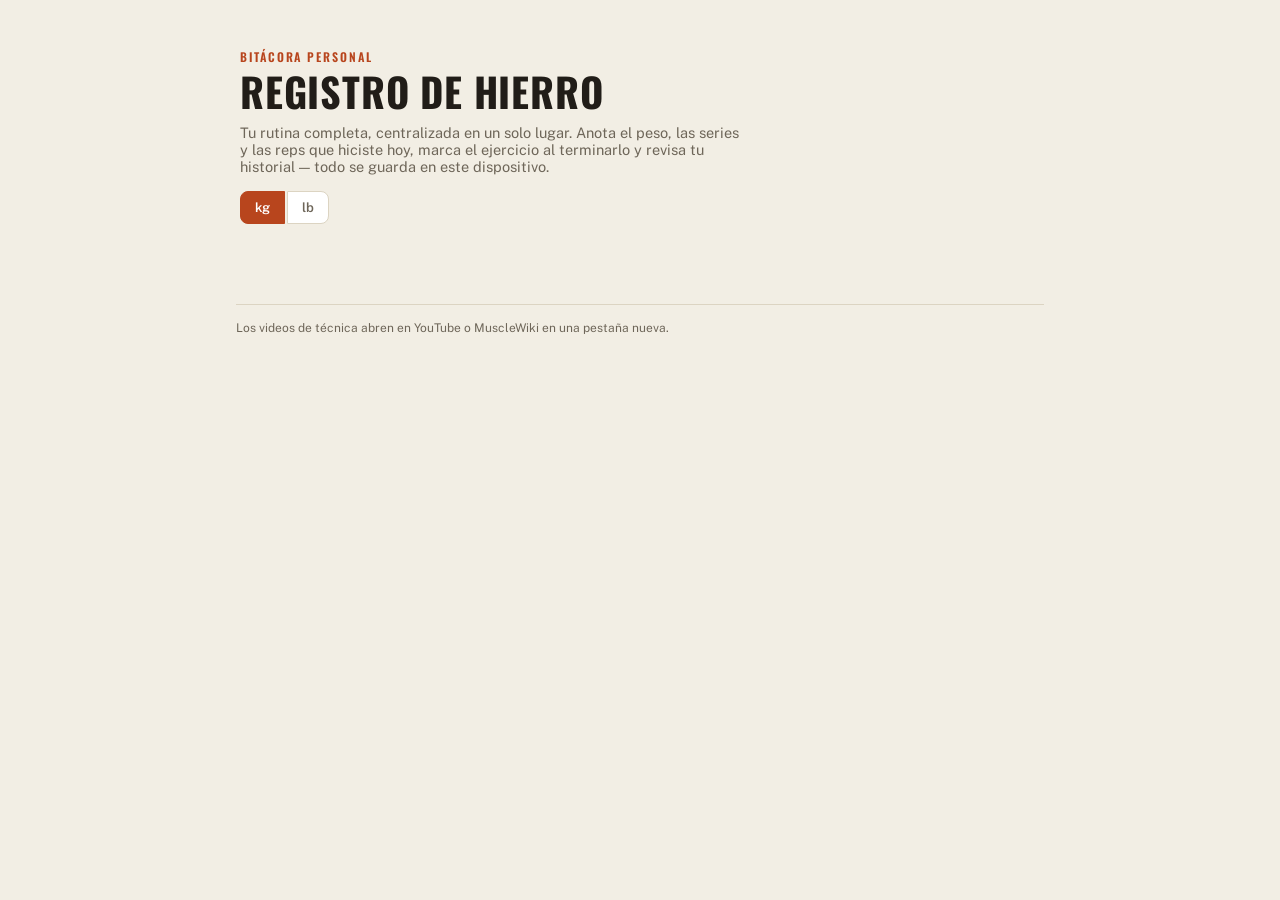
==== commit 6cf50bb4: "Acceso por enlace mágico, sin contraseñas" ====
--- a/index.html
+++ b/index.html
@@ -19,6 +19,7 @@
       <button type="button" id="btnLb" class="unidad-btn" aria-pressed="false">lb</button>
     </div>
     <span id="unidadWarn" class="save-warn" hidden>No se guardó la preferencia (almacenamiento lleno)</span>
+    <div id="sesionSlot"></div>
   </header>
 
   <nav class="days" id="dayNav" role="tablist" aria-label="Días de rutina"></nav>
--- a/css/estilos.css
+++ b/css/estilos.css
@@ -98,7 +98,10 @@
   }
   .unidad-btn{
     font:600 13px/1 "Public Sans", system-ui, sans-serif;
-    padding:7px 14px;
+    /* Extra vertical padding over the old 7px keeps the tap target clearly
+       past the WCAG 2.2 AA 24px floor even if a fallback font renders a
+       touch shorter than Public Sans. */
+    padding:9px 14px;
     cursor:pointer;
     border:1px solid var(--border);
     background:var(--surface);
@@ -111,6 +114,59 @@
     color:var(--accent-ink);
     border-color:var(--accent);
   }
+  .sesion{
+    display:flex;
+    flex-wrap:wrap;
+    align-items:center;
+    gap:8px;
+    margin-top:10px;
+  }
+  .sesion-input{
+    min-height:24px;
+    min-width:170px;
+    padding:7px 10px;
+    border:1px solid var(--border);
+    border-radius:8px;
+    background:var(--surface);
+    color:var(--text);
+    font-size:13px;
+    font-family:inherit;
+  }
+  .sesion-input:focus{border-color:var(--accent)}
+  .sesion-input::placeholder{color:var(--text-dim); opacity:.65}
+  .sesion-btn{
+    font:600 13px/1 "Public Sans", system-ui, sans-serif;
+    min-height:24px;
+    padding:9px 14px;
+    cursor:pointer;
+    border:1px solid var(--border);
+    border-radius:8px;
+    background:var(--surface);
+    color:var(--text-dim);
+  }
+  .sesion-btn:hover{border-color:var(--accent); color:var(--accent)}
+  .sesion-btn:disabled{opacity:.6; cursor:default}
+  .sesion-correo{
+    font-size:12.5px;
+    font-weight:600;
+    color:var(--text-dim);
+  }
+  .sesion-msg{
+    font-size:12.5px;
+    color:var(--text-dim);
+  }
+  .sesion-nota{
+    flex-basis:100%;
+    font-size:11px;
+    color:var(--text-dim);
+  }
+  .sesion-err{
+    flex-basis:100%;
+    font-size:11px;
+    font-weight:600;
+    color:var(--accent);
+  }
+  .sesion-err[hidden]{display:none}
   .aviso{
     border:1px solid var(--border);
     background:var(--surface-2);
@@ -118,6 +174,7 @@
     padding:14px 16px;
     margin-bottom:18px;
   }
+  .aviso .reset-btn{margin-left:8px}
 
   nav.days{
     display:flex;
@@ -295,9 +352,25 @@
   li.ex:last-child{border-bottom:none}
   li.ex.done .ex-name{color:var(--text-dim); text-decoration:line-through; text-decoration-color:var(--moss); text-decoration-thickness:1.5px}
 
-  .check-wrap{flex:0 0 auto}
+  /* .check-wrap is a <label> wrapping .check (see registro.js): sizing it
+     to 24×24 while the checkbox it draws stays 22×22 grows the tap target
+     to the WCAG 2.2 AA minimum without changing what's on screen — a click
+     anywhere in the label reaches the input natively. */
+  .check-wrap{
+    flex:0 0 auto;
+    width:24px;height:24px;
+    display:flex;
+    align-items:center;
+    justify-content:center;
+    cursor:pointer;
+  }
   .check{
     appearance:none;
+    /* flex-shrink:0 — without it Chromium's flex auto-minimum-size for a
+       checkbox clamps the *width* alone below the 22px set here (height is
+       unaffected), now that .check-wrap is a flex container; verified via
+       getBoundingClientRect() while wiring up the bigger tap target. */
+    flex-shrink:0;
     width:22px;height:22px;
     border-radius:6px;
     border:2px solid var(--border);
@@ -515,16 +588,6 @@
     margin-top:3px;
     font-style:italic;
   }
-  .badge-ok{
-    display:inline-flex;
-    align-items:center;
-    gap:4px;
-    font-size:11px;
-    font-weight:700;
-    color:var(--moss);
-    text-transform:uppercase;
-    letter-spacing:.04em;
-  }
 
   .tech-link{
     flex:0 0 auto;
@@ -562,7 +625,12 @@
     .plate-cap{font-size:8px}
     .tech-link span.lbl{display:none}
     .tech-link{padding:8px}
-    .f-input{width:48px; font-size:12px; padding:5px 6px}
+    /* 16px, not smaller: below that, iOS Safari zooms in on focus and
+       never zooms back out — and this is the field tapped every single
+       set. */
+    .f-input{width:48px; font-size:16px; padding:5px 6px}
     .f-input.f-r{width:88px}
     .ex-track{gap:8px 10px}
-  }
+    /* Same iOS zoom-on-focus issue as .f-input above. */
+    .sesion-input{font-size:16px; min-width:0; flex:1 1 160px}
+  }
